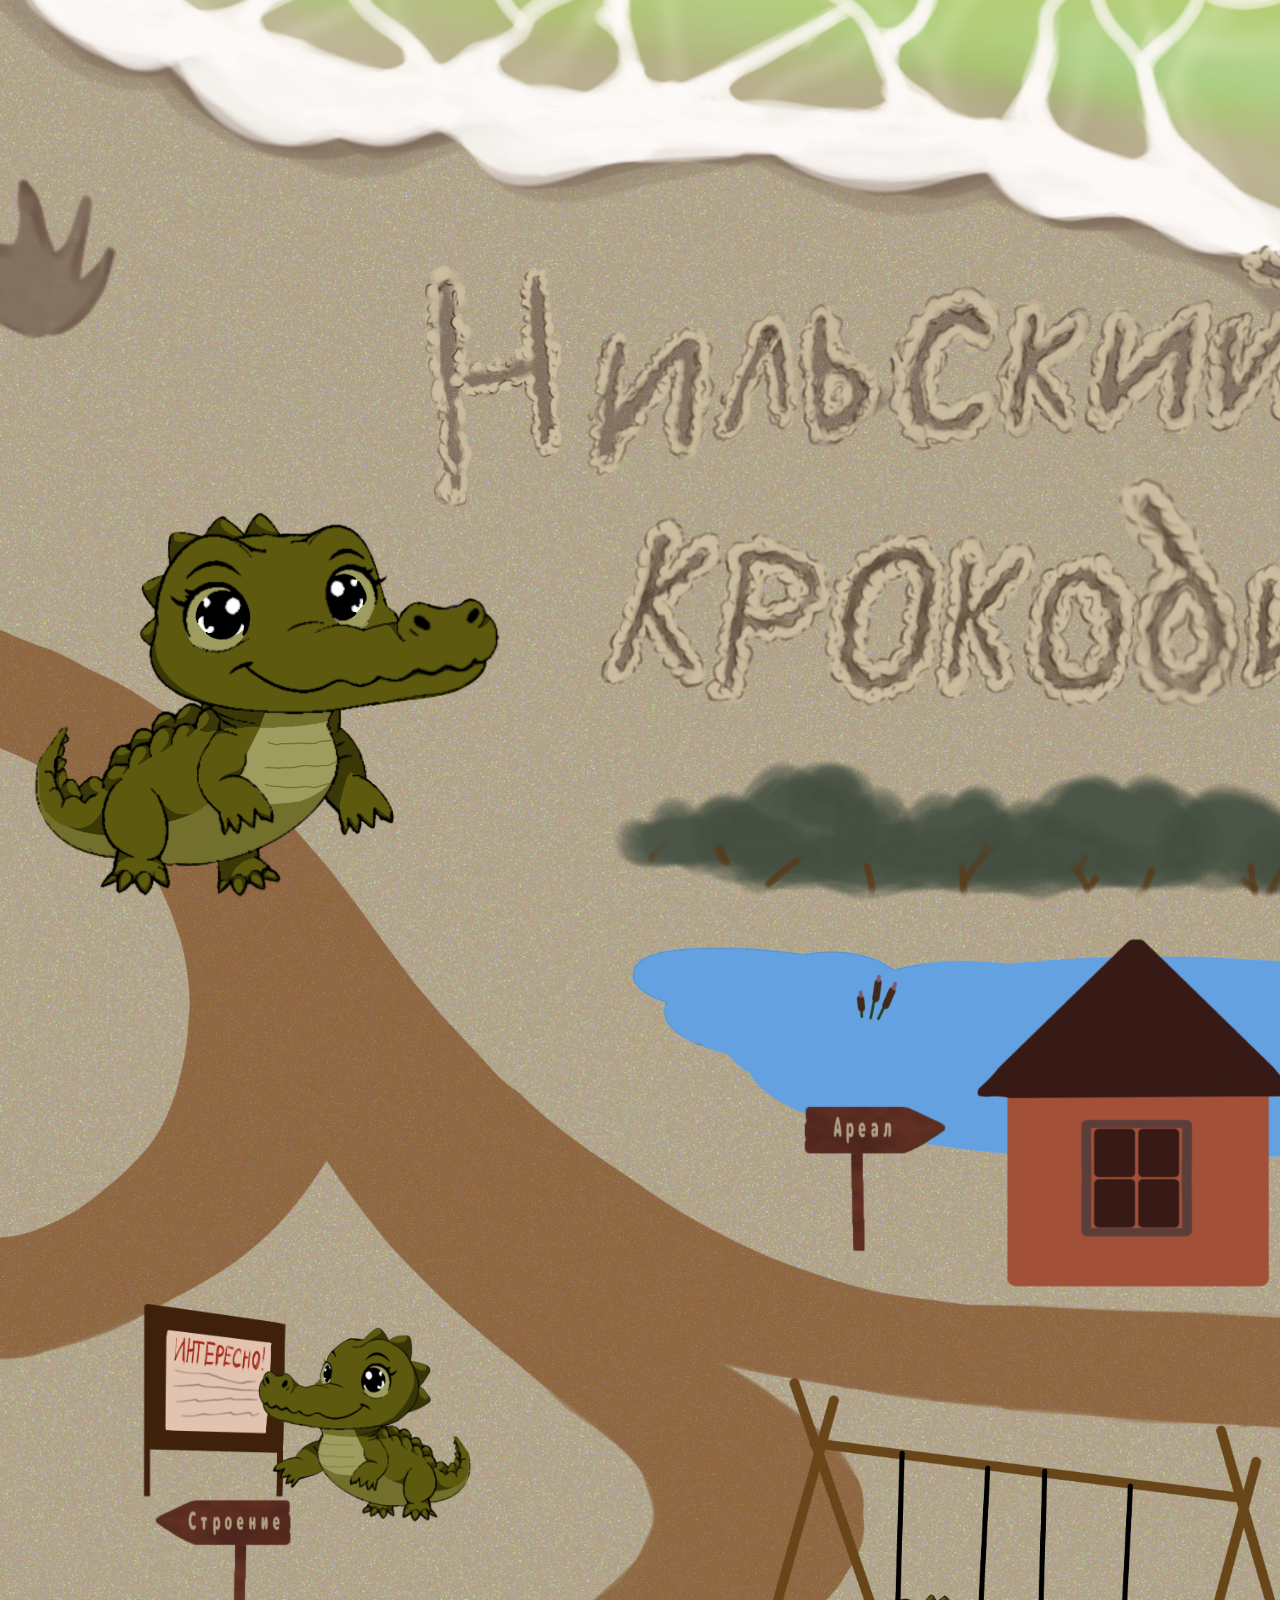
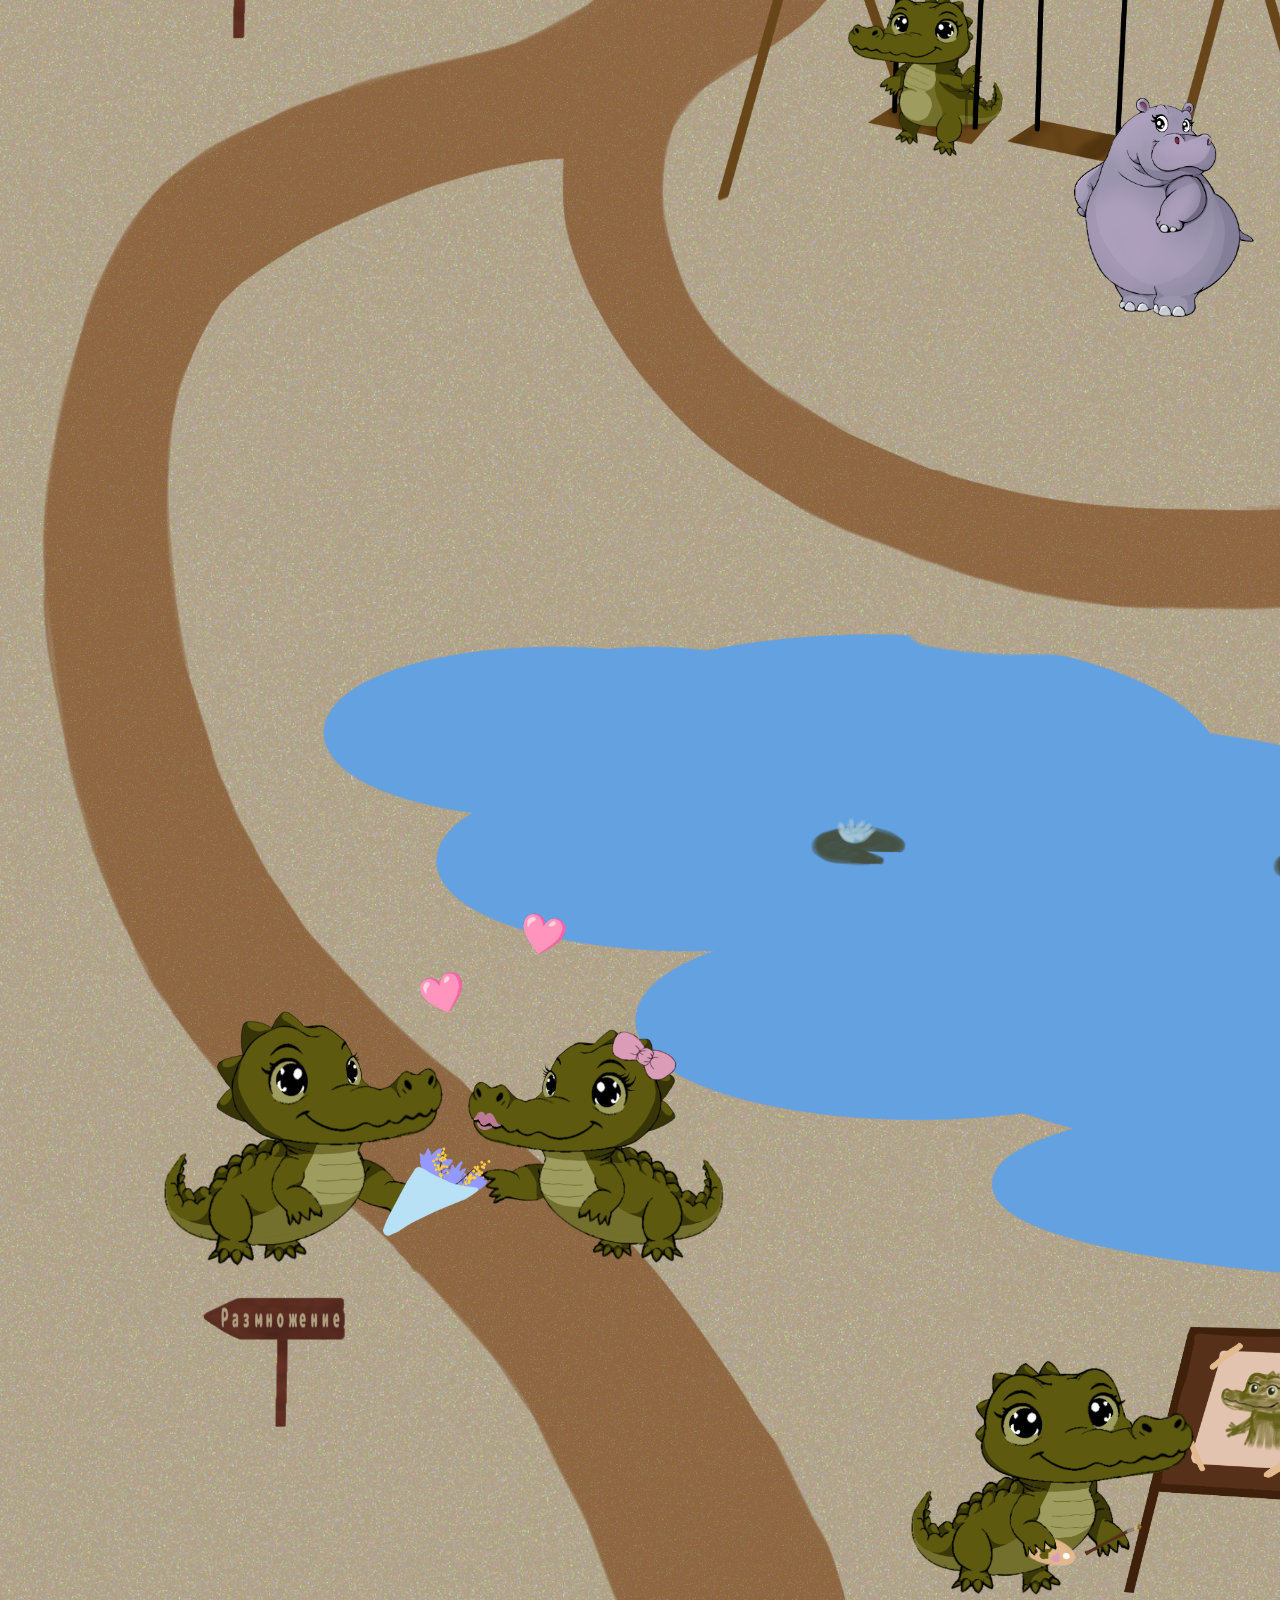
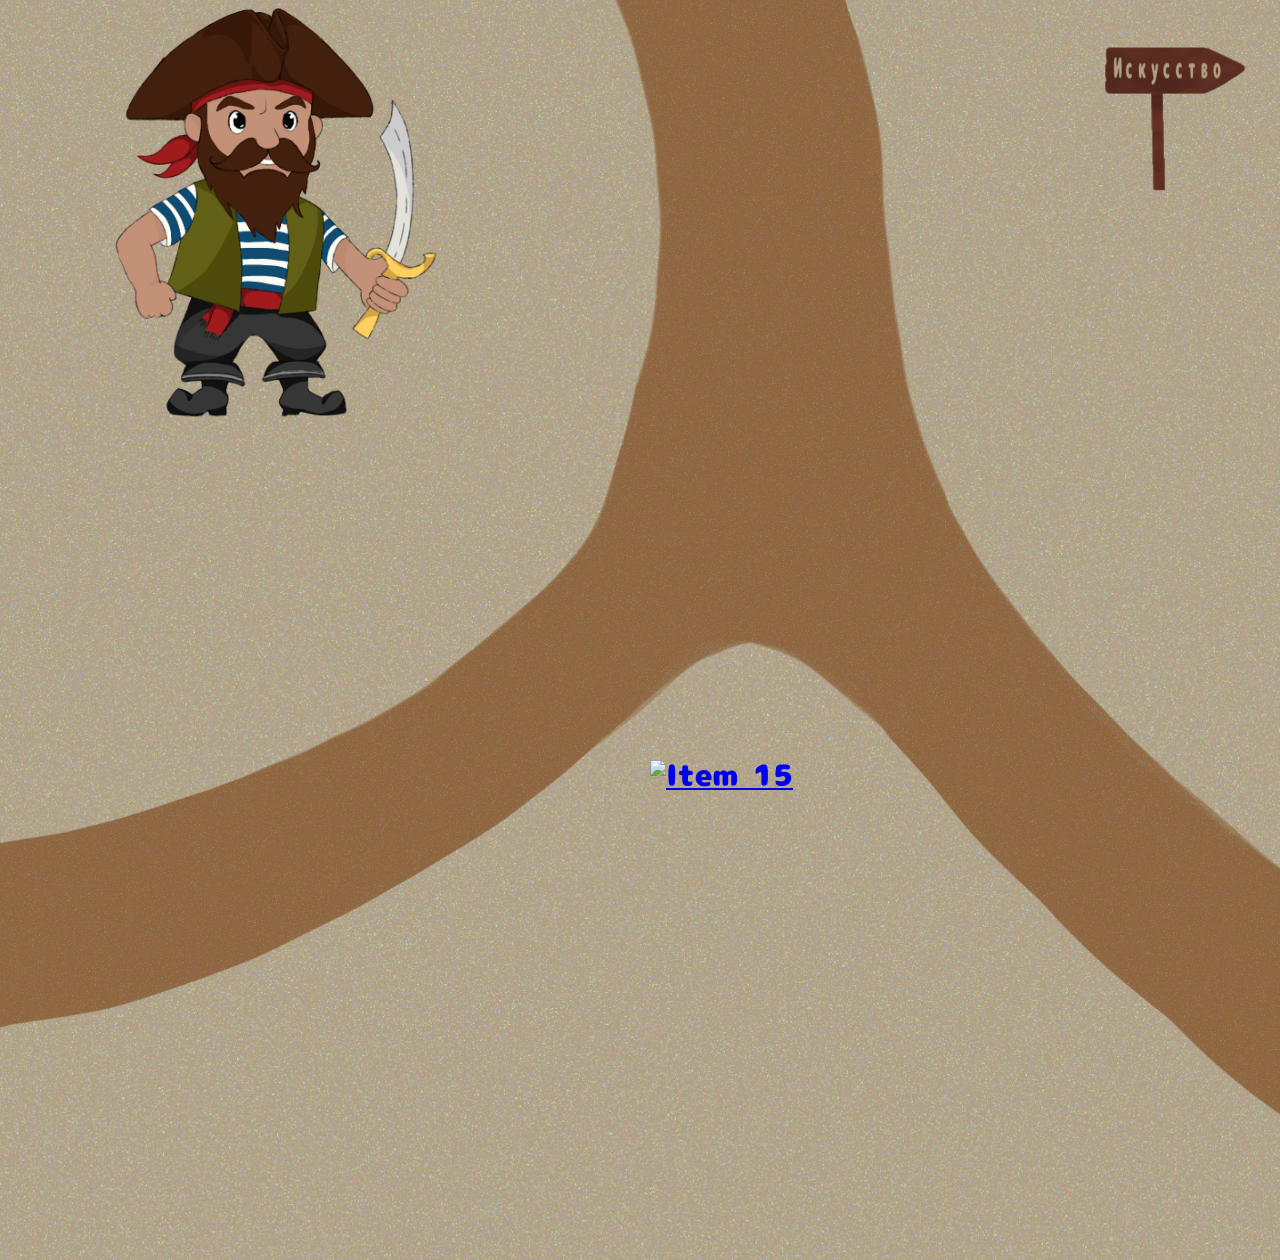
==== index.html @ 6658c954 "first commit" ====
<!doctype html>
<html lang="ru">
  <head>
    <meta charset="UTF-8" />
    <meta
      name="viewport"
      content="width=device-width, user-scalable=0, initial-scale=1.0, maximum-scale=1.0, minimum-scale=1.0"
    />
    <title>Нильский крокодил</title>
    <link
      rel="icon"
      href="assets/favicons/favicon-32x32.png"
      type="image/png" />
    <link rel="stylesheet" href="public/styles/normalize.css" />
    <link rel="stylesheet" href="public/styles/main.css" />
    <script src="script.js"></script>
  </head>
  <body>
    <header class="header">
      <img src="assets/Images/head.png" class="header__bg" />
      <img
        src="assets/Icons/menu.png"
        alt="Открыть меню сайта"
        class="header__logo"
      />
    </header>
    <div class="menu_block">
      <div class="menu">
        <div class="menu_item"><a href="#">Главная</a></div>
        <div class="menu_item"><a href="#">Ареал</a></div>
        <div class="menu_item"><a href="#">Питание</a></div>
        <div class="menu_item"><a href="#">Враги</a></div>
        <div class="menu_item"><a href="#">Размножение</a></div>
        <div class="menu_item"><a href="#">Метаморфозы</a></div>
        <div class="menu_item"><a href="#">В искусстве</a></div>
        <div class="menu_item"><a href="#">Друзья</a></div>
        <div class="menu_item"><a href="#">Строение</a></div>
      </div>
    </div>
    <main class="main">
      <!-- Фоновая картинка блока main -->
      <img src="assets\Images\map.png" class="main__bg" />

      <!-- Большой блок 800x400 — можно менять координаты -->
      <div class="main__feature" style="top: -250px; left: 410px">
        <a href="page-feature.html">
          <img
            src="assets/Images/site name.png"
            alt="Feature"
            class="element-animation to-right"
          />
        </a>
      </div>

      <!-- 15 маленьких блоков-ссылок -->
      <!-- Большой крокодил -->
      <div
        class="main__item"
        style="top: 0px; left: 20px; width: 490px; height: 490px"
      >
        <a href="page1.html">
          <img
            src="assets/Images/crocodile big.png"
            alt="Item 1"
            class="element-animation"
          />
        </a>
      </div>
      <!-- Крокодил интерес -->
      <div
        class="main__item"
        style="top: 800px; left: 130px; width: 350px; height: 350px"
      >
        <a href="page2.html">
          <img
            src="assets/Images/crocodile interes.png"
            alt="Item 2"
            class="element-animation"
          />
        </a>
      </div>
      <!-- На качелях -->
      <div
        class="main__item"
        style="top: 870px; left: 700px; width: 650px; height: 500px"
      >
        <a href="page3.html">
          <img
            src="assets\Images\crocodile on a swing.png"
            alt="Item 3"
            class="element-animation to-right"
          />
        </a>
      </div>
      <!-- Крокодил кушает -->
      <div
        class="main__item"
        style="top: 1350px; left: 250px; width: 350px; height: 350px"
      >
        <a href="page4.html">
          <img
            src="assets/Images/crocodile eating.png"
            alt="Item 4"
            class="element-animation"
          />
        </a>
      </div>
      <!-- Крокодилы любовь -->
      <div
        class="main__item"
        style="top: 2000px; left: 150px; width: 600px; height: 600px"
      >
        <a href="page5.html">
          <img
            src="assets/Images/crocodile love.png"
            alt="Item 5"
            class="element-animation"
          />
        </a>
      </div>
      <!-- Крокодил портрет -->
      <div
        class="main__item"
        style="top: 2400px; left: 900px; width: 550px; height: 550px"
      >
        <a href="page6.html">
          <img
            src="assets/Images/crocodile portret.png"
            alt="Item 6"
            class="element-animation to-right"
          />
        </a>
      </div>
      <!-- Бармалей -->
      <div
        class="main__item"
        style="top: 2700px; left: 100px; width: 350px; height: 350px"
      >
        <a href="page7.html">
          <img
            src="assets/Images/barmaley.png"
            alt="Item 7"
            class="element-animation"
          />
        </a>
      </div>
      <!-- Указатель ареал -->
      <div
        class="main__item"
        style="top: 610px; left: 800px; width: 150px; height: 150px"
      >
        <a href="page8.html">
          <img
            src="assets/Images/indicator areal.png"
            alt="Item 8"
            class="element-animation"
          />
        </a>
      </div>
      <!-- Указатель строение -->
      <div
        class="main__item"
        style="top: 1000px; left: 150px; width: 150px; height: 150px"
      >
        <a href="page9.html">
          <img
            src="assets/Images/indicator body .png"
            alt="Item 9"
            class="element-animation"
          />
        </a>
      </div>
      <!-- Указатель друзья -->
      <div
        class="main__item"
        style="top: 1300px; left: 750px; width: 150px; height: 150px"
      >
        <a href="page10.html">
          <img
            src="assets/Images/indicator friends.png"
            alt="Item 10"
            class="element-animation to-right"
          />
        </a>
      </div>
      <!-- Указатель питание -->
      <div
        class="main__item"
        style="top: 1600px; left: 240px; width: 150px; height: 150px"
      >
        <a href="page11.html">
          <img
            src="assets/Images/indicator food.png"
            alt="Item 11"
            class="element-animation"
          />
        </a>
      </div>
      <!-- Указатель Размножение -->
      <div
        class="main__item"
        style="top: 2400px; left: 200px; width: 150px; height: 150px"
      >
        <a href="page12.html">
          <img
            src="assets/Images/indicator reproduction.png"
            alt="Item 12"
            class="element-animation"
          />
        </a>
      </div>
      <!-- Указатель враги -->
      <div
        class="main__item"
        style="top: 3000px; left: 400px; width: 150px; height: 150px"
      >
        <a href="page13.html">
          <img
            src="assets/Images/indicator enemies.png"
            alt="Item 13"
            class="element-animation"
          />
        </a>
      </div>
      <!-- Указатель искусство -->
      <div
        class="main__item"
        style="top: 2750px; left: 1100px; width: 150px; height: 150px"
      >
        <a href="page14.html">
          <img
            src="assets/Images/indicator art.png"
            alt="Item 14"
            class="element-animation to-right"
          />
        </a>
      </div>
      <!-- Большой блок 800x400 — можно менять координаты -->
      <div class="main__item" style="top: 3500px; left: 650px">
        <a href="page15.html">
          <img src="assets/Images/item15.jpg" alt="Item 15" />
        </a>
      </div>
    </main>
    <footer></footer>
  </body>
</html>
---- public/styles/main.css ----
@import url("fonts.css");
@import url("footer.css");

html,
body {
  margin: 0;
  padding: 0;
  height: 100%;
}

body {
  background-color: #aea083;
  font-family: "07NikumaruFont";
  font-size: 30px;
  color: #18121e;
  background-image: url("../../assets/Images/fon_pages.png");
  background-size: cover;
  background-repeat: repeat-y;
  background-position: center;
  position: relative;
}

.header {
  position: relative;
  width: 100%;
  min-height: 100px;
  /* минимальная высота, если контента мало */
  overflow: hidden;
  margin-bottom: 100px;
}

/* фон - прижат к верху, по центру по горизонтали */
.header__bg {
  display: block;
  width: 100%;
  height: auto;
  object-fit: cover;
}

/* Иконка меню — 100х100, у нижнего края, 600px от центра */
.header__logo {
  position: absolute;
  bottom: 0;
  left: calc(50% - 700px);
  width: 200px;
  height: 200px;
  object-fit: contain;
  z-index: 9;
}

.main {
  position: relative;
  width: 1440px;
  margin: 0 auto;
  /* центрируем main на странице */
  height: 4000px;
}

/* Фоновая картинка — растягивается на весь main */
.main__bg {
  display: block;
  width: 100%;
  height: 100%;
  object-fit: cover;
  position: absolute;
  top: 0;
  left: 0;
  z-index: 0;
}

/* Родительский контейнер должен иметь размеры */
.parent-container {
  position: relative;
  width: 800px;
  /* или любая другая ширина */
  height: 600px;
  /* или любая другая высота */
}

/* Большой блок 800x400 */
.main__feature {
  position: absolute;
  width: 1030px;
  height: 480px;
  z-index: 2;
}

.main__feature a {
  display: block;
  width: 100%;
  height: 100%;
}

.main__feature img {
  display: block;
  width: 100%;
  height: 100%;
  object-fit: cover;
}

/* Маленькие блоки (15 штук) */
.main__item {
  position: absolute;
  z-index: 2;
}

.main__item a {
  display: block;
}

.main__item img {
  display: block;
  width: 100%;
  height: auto;
}

.element-animation {
  margin: 2rem 0;
  font-size: 3rem;

  /* Скроем элемент в начальном состоянии */
  opacity: 0;
  transform: translateX(-100vw);
}

.element-animation.to-right {
  transform: translateX(100vw);
}

.element-animation.element-show {
  opacity: 1;
  transition: all 1.5s;
  transform: translateX(0%);
}

.menu_block {
  display: none;
}

.menu_block.active {
  display: block;
}

.menu {
  background: url("../../assets/Images/head_menu.png") no-repeat;
  background-size: cover;
  display: grid;
  grid-template-columns: repeat(5, 1fr);
  justify-content: center;
  grid-auto-flow: row;
  justify-items: center;
  position: absolute;
  top: 0;
  left: 0;
  right: 0;
  padding-bottom: 300px;
  padding-top: 10px;
}

.menu_item {
  padding: 70px 0;
}

.menu_item:nth-child(6) {
  grid-column: 1 / 3;
}

.menu_item a {
  text-decoration: none;
  color: #000;
}
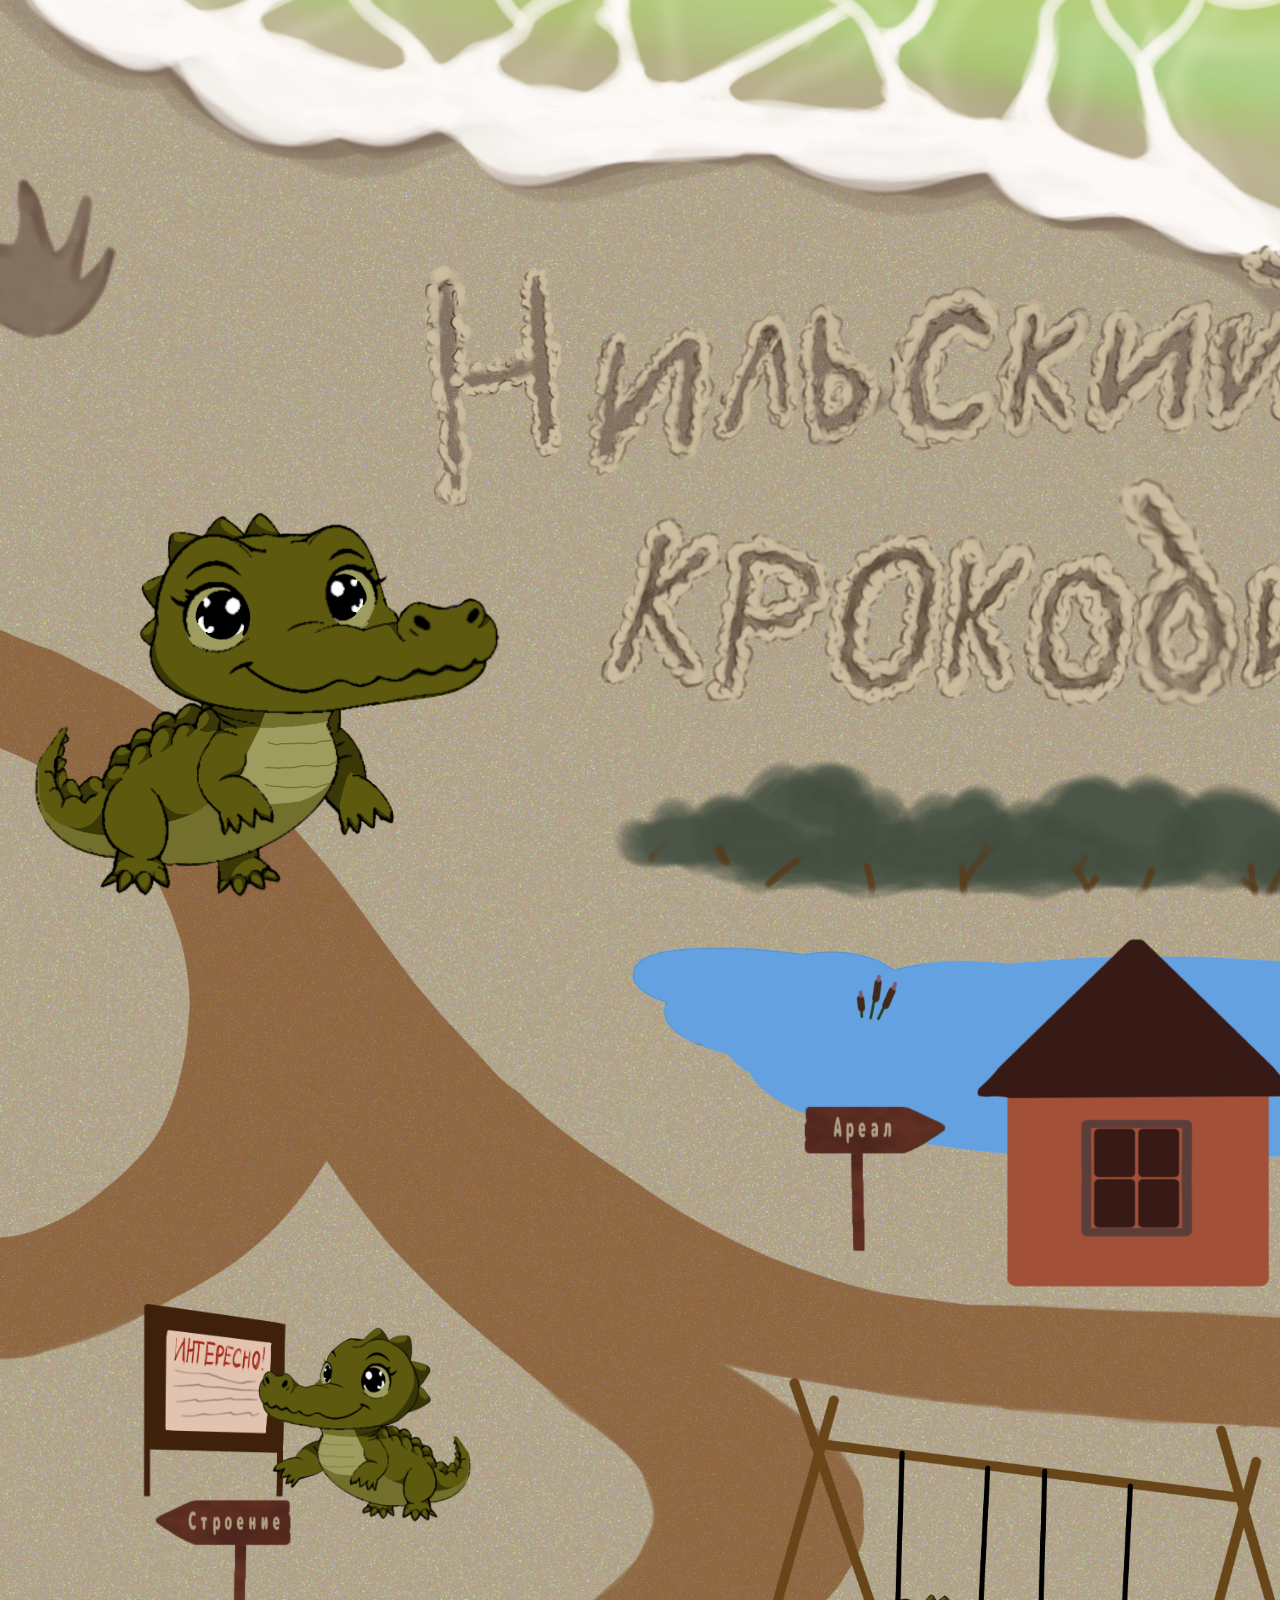
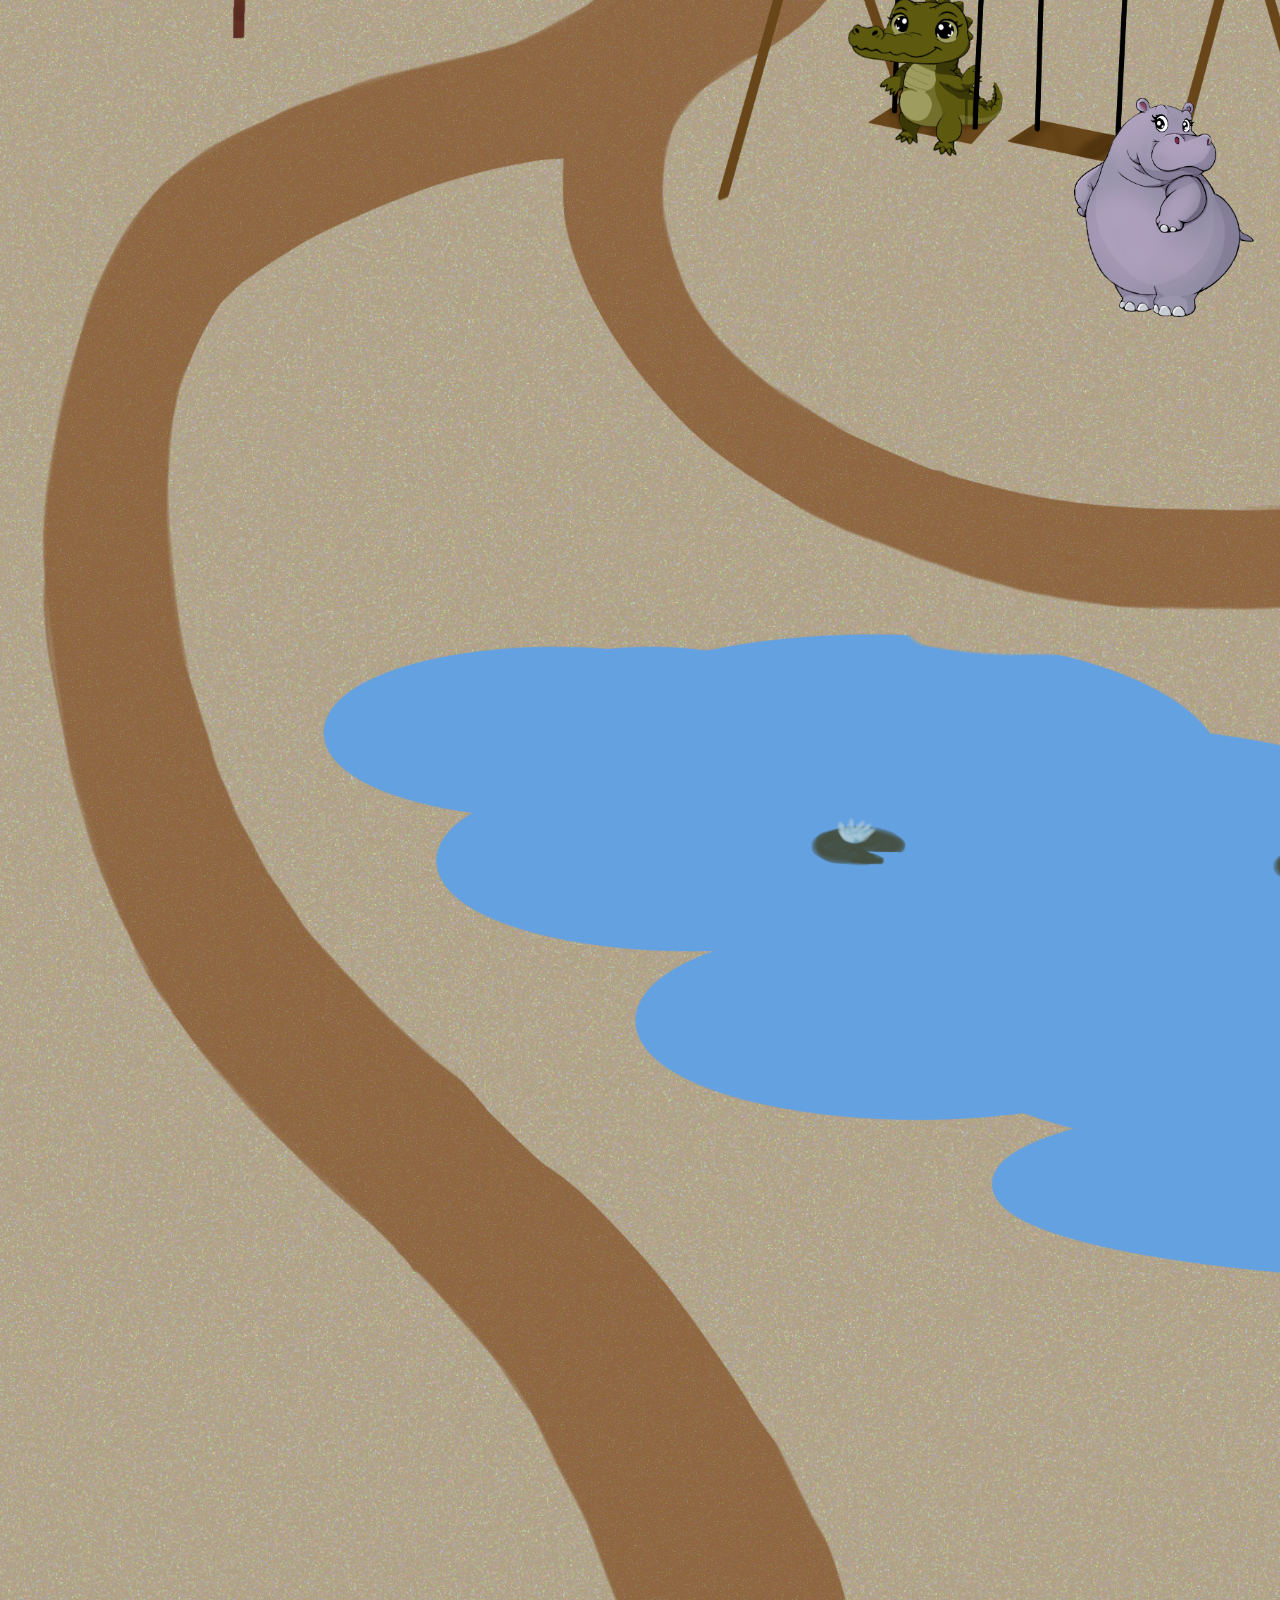
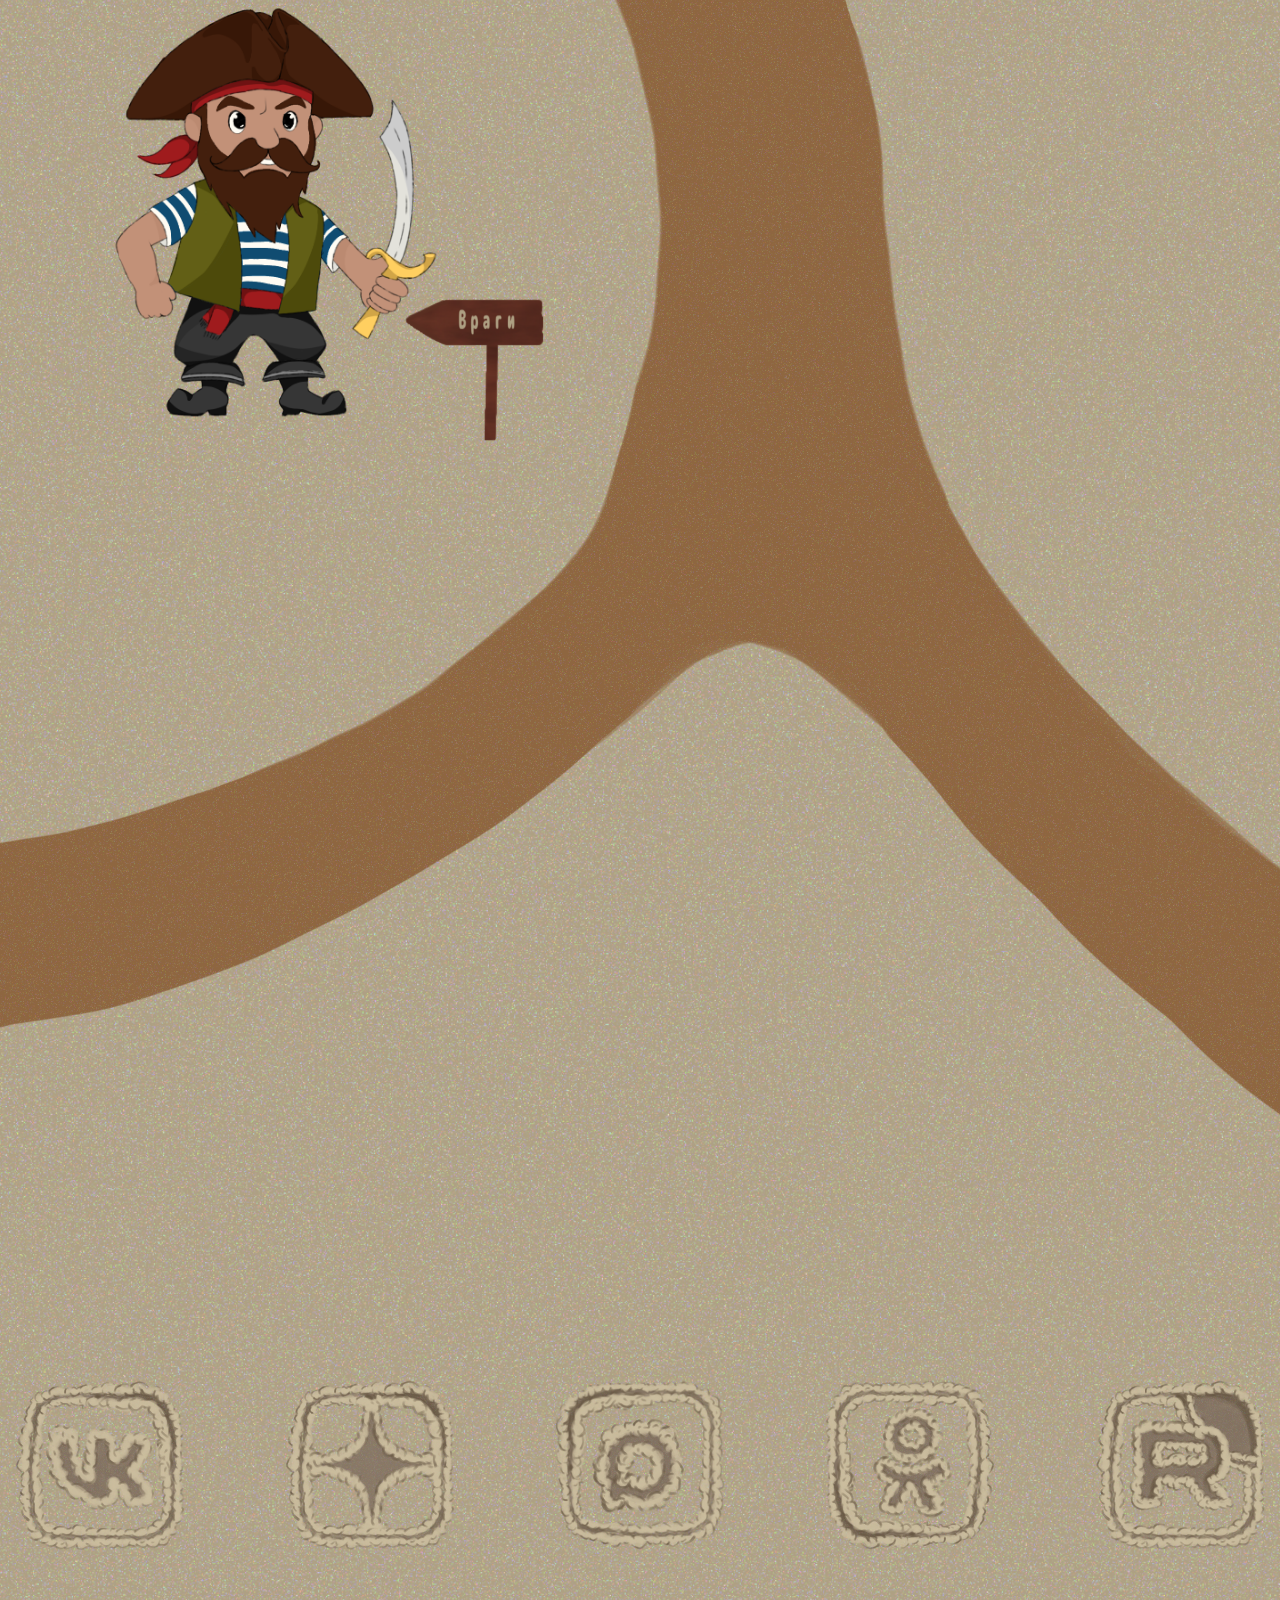
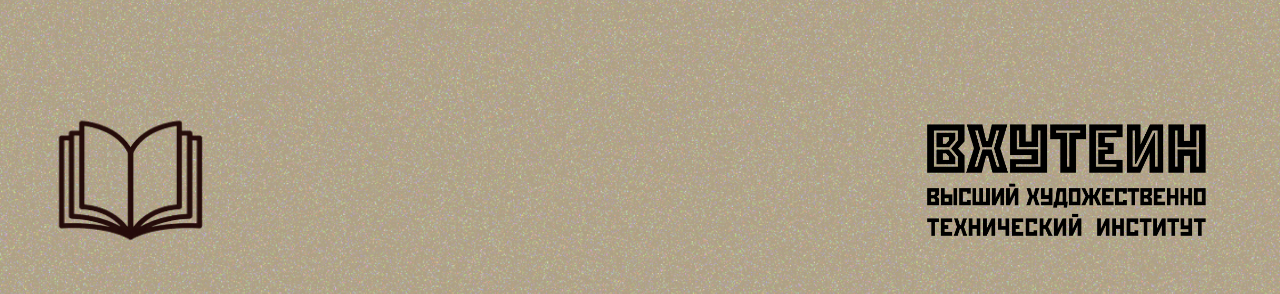
==== commit 424dfb45: "FOOTER IS READY" ====
--- a/index.html
+++ b/index.html
@@ -10,19 +10,20 @@
     <link
       rel="icon"
       href="assets/favicons/favicon-32x32.png"
-      type="image/png" />
+      type="image/png"
+    />
     <link rel="stylesheet" href="public/styles/normalize.css" />
     <link rel="stylesheet" href="public/styles/main.css" />
     <script src="script.js"></script>
   </head>
   <body>
     <header class="header">
-      <img src="assets/Images/head.png" class="header__bg" />
+      <img src="assets/Images/head.png" class="header__bg" / >
       <img
         src="assets/Icons/menu.png"
         alt="Открыть меню сайта"
         class="header__logo"
-      />
+              />
     </header>
     <div class="menu_block">
       <div class="menu">
@@ -146,7 +147,7 @@
       </div>
       <!-- Указатель ареал -->
       <div
-        class="main__item"
+        class="indicator__item"
         style="top: 610px; left: 800px; width: 150px; height: 150px"
       >
         <a href="page8.html">
@@ -159,7 +160,7 @@
       </div>
       <!-- Указатель строение -->
       <div
-        class="main__item"
+        class="indicator__item"
         style="top: 1000px; left: 150px; width: 150px; height: 150px"
       >
         <a href="page9.html">
@@ -172,7 +173,7 @@
       </div>
       <!-- Указатель друзья -->
       <div
-        class="main__item"
+        class="indicator__item"
         style="top: 1300px; left: 750px; width: 150px; height: 150px"
       >
         <a href="page10.html">
@@ -185,7 +186,7 @@
       </div>
       <!-- Указатель питание -->
       <div
-        class="main__item"
+        class="indicator__item"
         style="top: 1600px; left: 240px; width: 150px; height: 150px"
       >
         <a href="page11.html">
@@ -198,7 +199,7 @@
       </div>
       <!-- Указатель Размножение -->
       <div
-        class="main__item"
+        class="indicator__item"
         style="top: 2400px; left: 200px; width: 150px; height: 150px"
       >
         <a href="page12.html">
@@ -211,7 +212,7 @@
       </div>
       <!-- Указатель враги -->
       <div
-        class="main__item"
+        class="indicator__item"
         style="top: 3000px; left: 400px; width: 150px; height: 150px"
       >
         <a href="page13.html">
@@ -224,7 +225,7 @@
       </div>
       <!-- Указатель искусство -->
       <div
-        class="main__item"
+        class="indicator__item"
         style="top: 2750px; left: 1100px; width: 150px; height: 150px"
       >
         <a href="page14.html">
@@ -236,12 +237,56 @@
         </a>
       </div>
       <!-- Большой блок 800x400 — можно менять координаты -->
-      <div class="main__item" style="top: 3500px; left: 650px">
-        <a href="page15.html">
-          <img src="assets/Images/item15.jpg" alt="Item 15" />
-        </a>
-      </div>
+      <div class="main__item" style="top: 3500px; left: 650px"></div>
     </main>
-    <footer></footer>
+    <footer class="footer">
+      <!-- Соцсети -->
+      <div class="footer__icons">
+        <a href="#" title="VK">
+          <img src="assets\Icons\icon_vk.png" width="170px" height="170px" />
+        </a>
+        <a href="#" title="Dzen">
+          <img src="assets\Icons\icon_dzen.png" width="170px" height="170px" />
+        </a>
+        <a href="#" title="MAX">
+          <img src="assets\Icons\icon_max.png" width="170px" height="170px" />
+        </a>
+        <a href="#" title="Odnoklassniki">
+          <img src="assets\Icons\icon_ok.png" width="170px" height="170px" />
+        </a>
+        <a href="#" title="Rutube">
+          <img
+            src="assets\Icons\icon_rutube.png"
+            width="170px"
+            height="170px"
+          />
+        </a>
+      </div>
+      <!-- Вторая строка -->
+      <div class="footer__bottom">
+        <!-- Использованная литература -->
+        <div class="footer__bottom-left">
+          <a href="/about" title="Использованная литература">
+            <img
+              src="assets/Icons/used_literature.png"
+              alt="Использованная литература"
+            />
+          </a>
+        </div>
+        <!-- Сайт института ВХУТЕИН -->
+        <div class="footer__bottom-right">
+          <a
+            href="https://www.vhutein.ru/"
+            target="_blank"
+            title="Сайт института ВХУТЕИН"
+          >
+            <img
+              src="assets/Images/logo_vhutein.png"
+              alt="Сайт института ВХУТЕИН"
+            />
+          </a>
+        </div>
+      </div>
+    </footer>
   </body>
 </html>
--- a/public/styles/main.css
+++ b/public/styles/main.css
@@ -1,4 +1,5 @@
 @import url("fonts.css");
+@import url("header.css");
 @import url("footer.css");
 
 html,
@@ -20,33 +21,7 @@
   position: relative;
 }
 
-.header {
-  position: relative;
-  width: 100%;
-  min-height: 100px;
-  /* минимальная высота, если контента мало */
-  overflow: hidden;
-  margin-bottom: 100px;
-}
 
-/* фон - прижат к верху, по центру по горизонтали */
-.header__bg {
-  display: block;
-  width: 100%;
-  height: auto;
-  object-fit: cover;
-}
-
-/* Иконка меню — 100х100, у нижнего края, 600px от центра */
-.header__logo {
-  position: absolute;
-  bottom: 0;
-  left: calc(50% - 700px);
-  width: 200px;
-  height: 200px;
-  object-fit: contain;
-  z-index: 9;
-}
 
 .main {
   position: relative;
@@ -114,6 +89,23 @@
   height: auto;
 }
 
+.indicator__item {
+  position: absolute;
+  z-index: 2;
+}
+
+.indicator__item a {
+  display: block;
+}
+.indicator__item a:hover {
+  transform: scale(1.2);
+}
+.indicator__item img {
+  display: block;
+  width: 100%;
+  height: auto;
+}
+
 .element-animation {
   margin: 2rem 0;
   font-size: 3rem;
@@ -168,4 +160,4 @@
 .menu_item a {
   text-decoration: none;
   color: #000;
-}+}
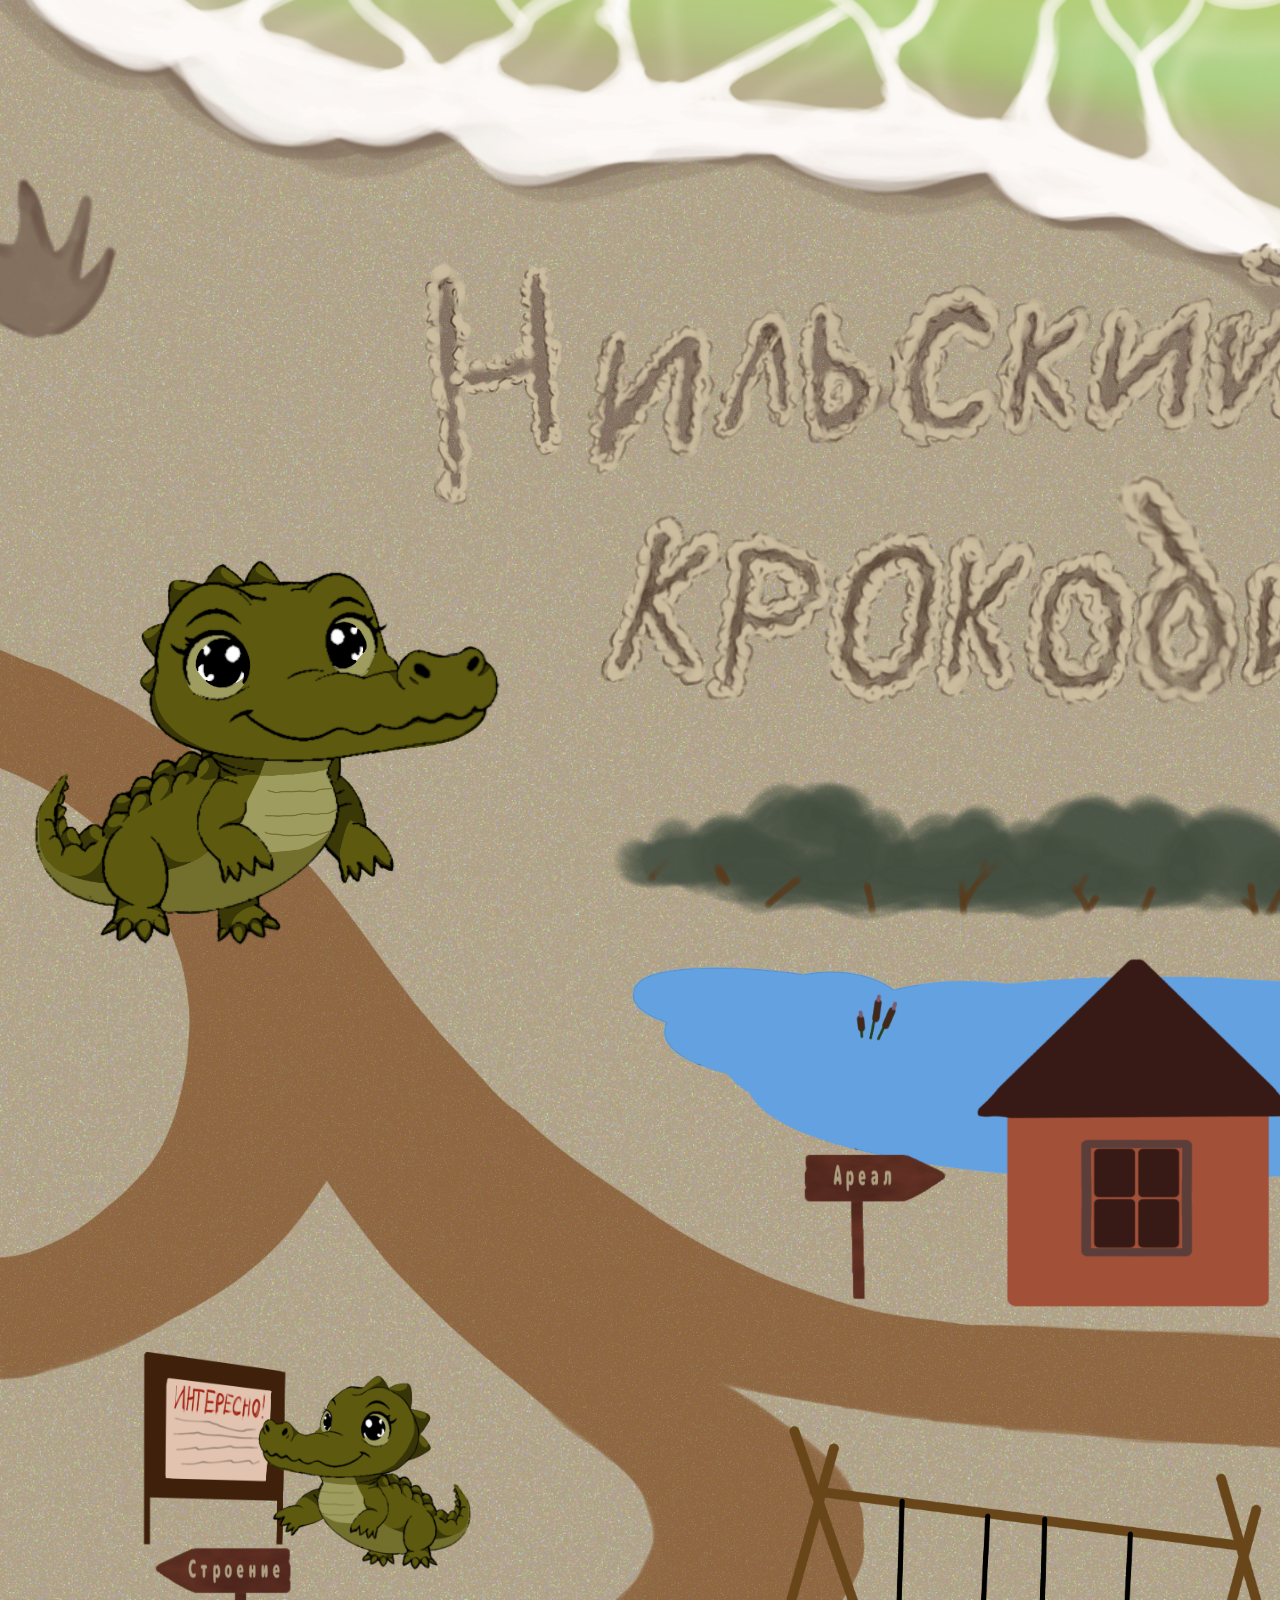
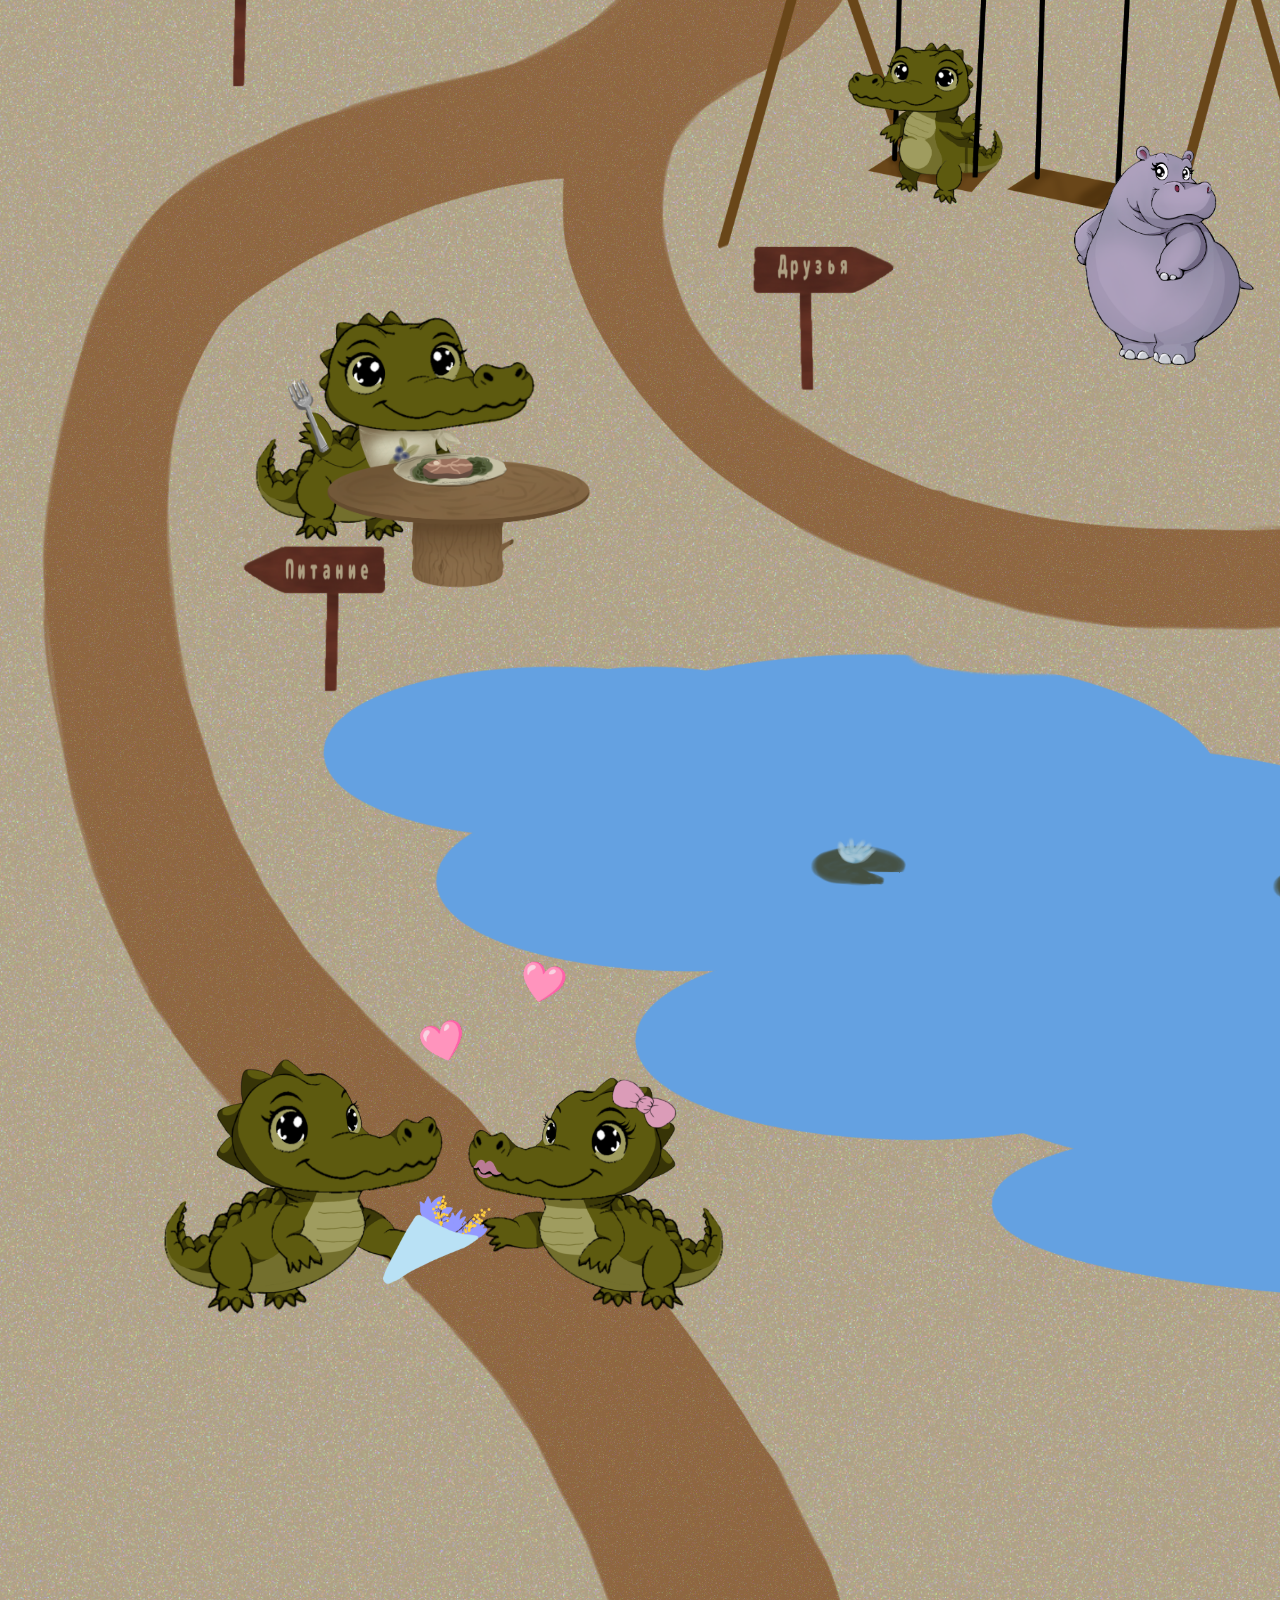
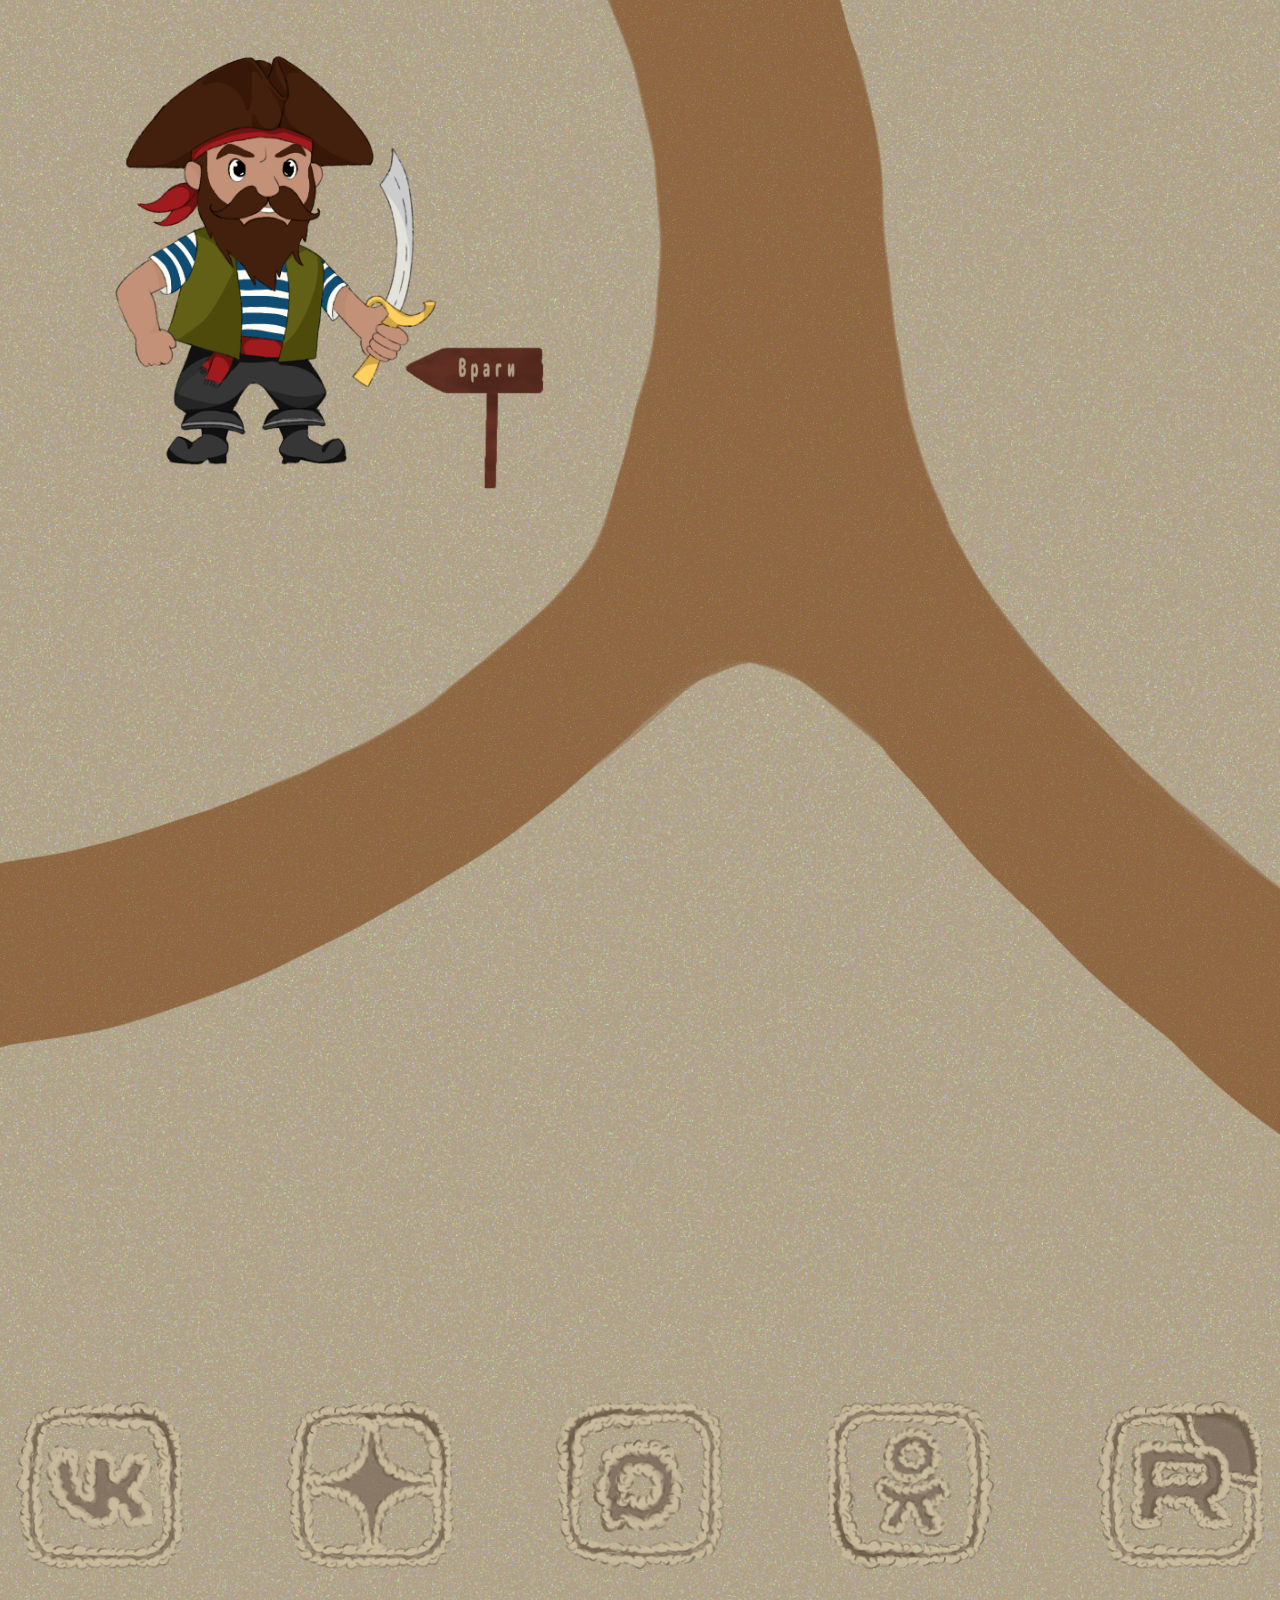
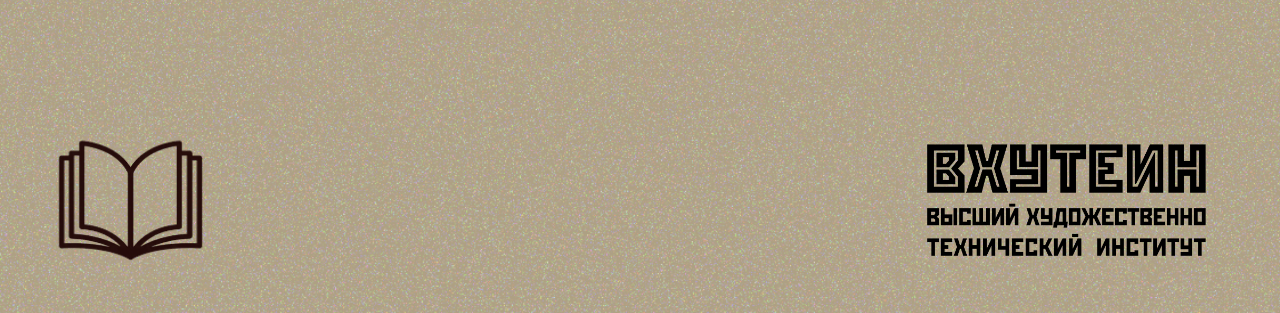
==== commit 9d15a5fd: "The Home and Area pages are ready" ====
--- a/index.html
+++ b/index.html
@@ -12,30 +12,35 @@
       href="assets/favicons/favicon-32x32.png"
       type="image/png"
     />
-    <link rel="stylesheet" href="public/styles/normalize.css" />
-    <link rel="stylesheet" href="public/styles/main.css" />
+    <link rel="stylesheet" href="styles/normalize.css" />
+    <link rel="stylesheet" href="styles/main.css" />
     <script src="script.js"></script>
   </head>
   <body>
     <header class="header">
-      <img src="assets/Images/head.png" class="header__bg" / >
+      <img src="assets/Images/head.png" class="header__bg" />
       <img
         src="assets/Icons/menu.png"
         alt="Открыть меню сайта"
         class="header__logo"
-              />
+        id="menuIcon"
+        title="Меню сайта"
+      />
     </header>
+
     <div class="menu_block">
       <div class="menu">
         <div class="menu_item"><a href="#">Главная</a></div>
-        <div class="menu_item"><a href="#">Ареал</a></div>
-        <div class="menu_item"><a href="#">Питание</a></div>
-        <div class="menu_item"><a href="#">Враги</a></div>
-        <div class="menu_item"><a href="#">Размножение</a></div>
-        <div class="menu_item"><a href="#">Метаморфозы</a></div>
-        <div class="menu_item"><a href="#">В искусстве</a></div>
-        <div class="menu_item"><a href="#">Друзья</a></div>
-        <div class="menu_item"><a href="#">Строение</a></div>
+        <div class="menu_item"><a href="areal.html">Ареал</a></div>
+        <div class="menu_item"><a href="nutrition.html">Питание</a></div>
+        <div class="menu_item"><a href="enemies.html">Враги</a></div>
+        <div class="menu_item"><a href="reproduction.html">Размножение</a></div>
+        <div class="menu_item">
+          <a href="metamorphosis.html">Метаморфозы</a>
+        </div>
+        <div class="menu_item"><a href="art.html">В искусстве</a></div>
+        <div class="menu_item"><a href="friends.html">Друзья</a></div>
+        <div class="menu_item"><a href="structure.html">Строение</a></div>
       </div>
     </div>
     <main class="main">
@@ -43,7 +48,7 @@
       <img src="assets\Images\map.png" class="main__bg" />
 
       <!-- Большой блок 800x400 — можно менять координаты -->
-      <div class="main__feature" style="top: -250px; left: 410px">
+      <div class="main__feature" style="top: -300px; left: 410px">
         <a href="page-feature.html">
           <img
             src="assets/Images/site name.png"
@@ -150,7 +155,7 @@
         class="indicator__item"
         style="top: 610px; left: 800px; width: 150px; height: 150px"
       >
-        <a href="page8.html">
+        <a href="areal.html">
           <img
             src="assets/Images/indicator areal.png"
             alt="Item 8"
@@ -163,7 +168,7 @@
         class="indicator__item"
         style="top: 1000px; left: 150px; width: 150px; height: 150px"
       >
-        <a href="page9.html">
+        <a href="structure.html">
           <img
             src="assets/Images/indicator body .png"
             alt="Item 9"
@@ -176,7 +181,7 @@
         class="indicator__item"
         style="top: 1300px; left: 750px; width: 150px; height: 150px"
       >
-        <a href="page10.html">
+        <a href="friends.html">
           <img
             src="assets/Images/indicator friends.png"
             alt="Item 10"
@@ -189,7 +194,7 @@
         class="indicator__item"
         style="top: 1600px; left: 240px; width: 150px; height: 150px"
       >
-        <a href="page11.html">
+        <a href="nutrition.html">
           <img
             src="assets/Images/indicator food.png"
             alt="Item 11"
@@ -202,7 +207,7 @@
         class="indicator__item"
         style="top: 2400px; left: 200px; width: 150px; height: 150px"
       >
-        <a href="page12.html">
+        <a href="reproduction.html">
           <img
             src="assets/Images/indicator reproduction.png"
             alt="Item 12"
@@ -215,7 +220,7 @@
         class="indicator__item"
         style="top: 3000px; left: 400px; width: 150px; height: 150px"
       >
-        <a href="page13.html">
+        <a href="enemies.html">
           <img
             src="assets/Images/indicator enemies.png"
             alt="Item 13"
@@ -228,7 +233,7 @@
         class="indicator__item"
         style="top: 2750px; left: 1100px; width: 150px; height: 150px"
       >
-        <a href="page14.html">
+        <a href="art.html">
           <img
             src="assets/Images/indicator art.png"
             alt="Item 14"
--- a/styles/main.css
+++ b/styles/main.css
@@ -0,0 +1,178 @@
+@import url("fonts.css");
+@import url("header.css");
+@import url("footer.css");
+
+html,
+body {
+  margin: 0;
+  padding: 0;
+  height: 100%;
+  font-family: "ComicSansMS";
+  font-size: 30px;
+  font-weight: 400;
+  color: #2f1715;
+  letter-spacing: 0px;
+}
+h2 {
+  font-family: "07NikumaruFont";
+  font-size: 96px;
+  font-weight: 800;
+  color: #2f1715;
+}
+h3 {
+  font-family: "07NikumaruFont";
+  font-size: 36px;
+  font-weight: 600;
+  color: #2f1715;
+}
+
+body {
+  background-color: #aea083;
+
+  background-image: url("../../assets/Images/fon_pages.png");
+  background-size: cover;
+  background-repeat: repeat-y;
+  background-position: center;
+  position: relative;
+}
+
+.main {
+  position: relative;
+  width: 1440px;
+  margin: 0 auto;
+  /* центрируем main на странице */
+  height: 4000px;
+}
+
+/* Фоновая картинка — растягивается на весь main */
+.main__bg {
+  display: block;
+  width: 100%;
+  height: 100%;
+  object-fit: cover;
+  position: absolute;
+  top: 0;
+  left: 0;
+  z-index: 0;
+}
+
+/* Родительский контейнер должен иметь размеры */
+.parent-container {
+  position: relative;
+  width: 800px;
+  /* или любая другая ширина */
+  height: 600px;
+  /* или любая другая высота */
+}
+
+/* Большой блок 800x400 */
+.main__feature {
+  position: absolute;
+  width: 1030px;
+  height: 480px;
+  z-index: 2;
+}
+
+.main__feature a {
+  display: block;
+  width: 100%;
+  height: 100%;
+}
+
+.main__feature img {
+  display: block;
+  width: 100%;
+  height: 100%;
+  object-fit: cover;
+}
+
+/* Маленькие блоки (15 штук) */
+.main__item {
+  position: absolute;
+  z-index: 2;
+}
+
+.main__item a {
+  display: block;
+}
+
+.main__item img {
+  display: block;
+  width: 100%;
+  height: auto;
+}
+
+.indicator__item {
+  position: absolute;
+  z-index: 2;
+}
+
+.indicator__item a {
+  display: block;
+}
+.indicator__item a:hover {
+  transform: scale(1.2);
+}
+.indicator__item img {
+  display: block;
+  width: 100%;
+  height: auto;
+}
+
+.element-animation {
+  margin: 2rem 0;
+  font-size: 3rem;
+
+  /* Скроем элемент в начальном состоянии */
+  opacity: 0;
+  transform: translateX(-100vw);
+}
+
+.element-animation.to-right {
+  transform: translateX(100vw);
+}
+
+.element-animation.element-show {
+  opacity: 1;
+  transition: all 1.5s;
+  transform: translateX(0%);
+}
+
+.menu_block {
+  display: none;
+
+}
+
+.menu_block.active {
+  display: block;
+  
+}
+
+.menu {
+  background: url("../../assets/Images/head_menu.png") no-repeat;
+  background-size: cover;
+  display: grid;
+  grid-template-columns: repeat(5, 1fr);
+  justify-content: center;
+  grid-auto-flow: row;
+  justify-items: center;
+  position: absolute;
+  top: 0;
+  left: 0;
+  right: 0;
+  padding-bottom: 300px;
+  padding-top: 5px;
+}
+
+.menu_item {
+  padding: 40px 0;
+}
+
+.menu_item:nth-child(6) {
+  grid-column: 1 / 3;
+}
+
+.menu_item a {
+  text-decoration: none;
+  color: #000;
+}
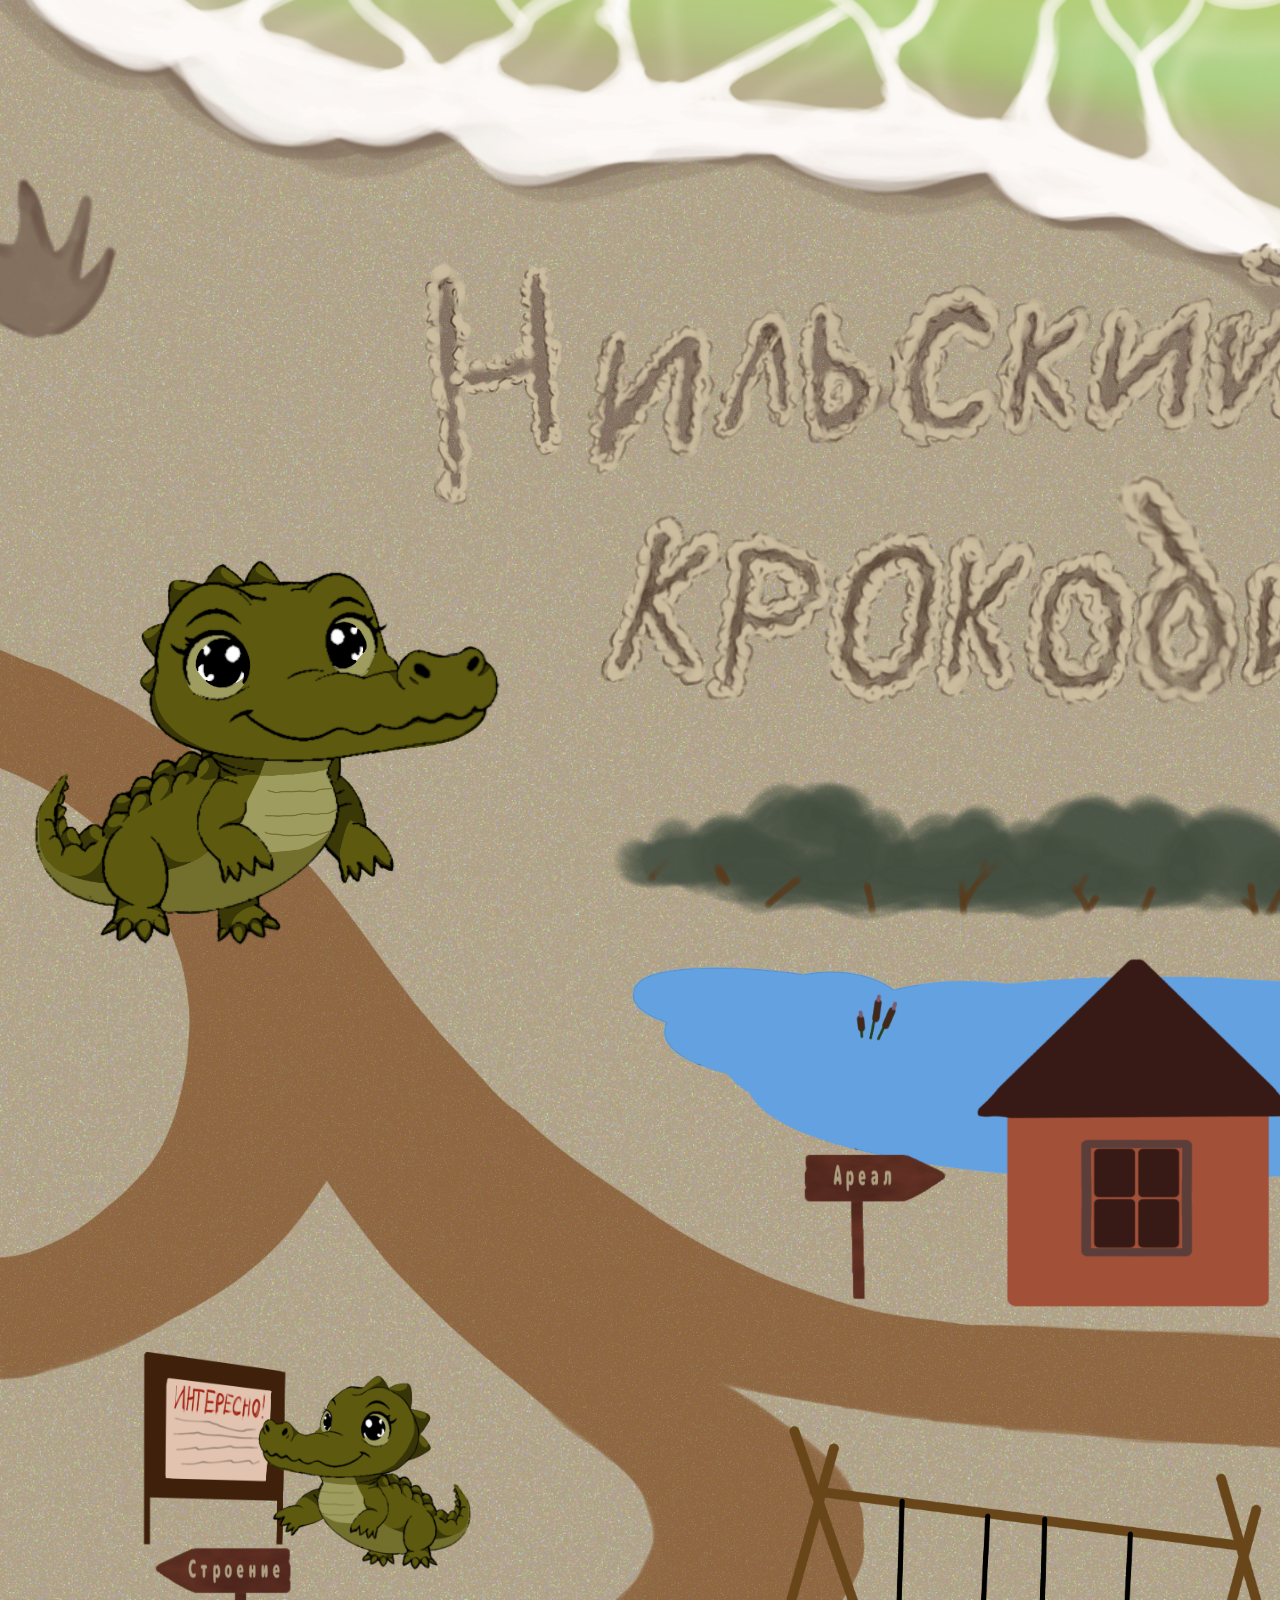
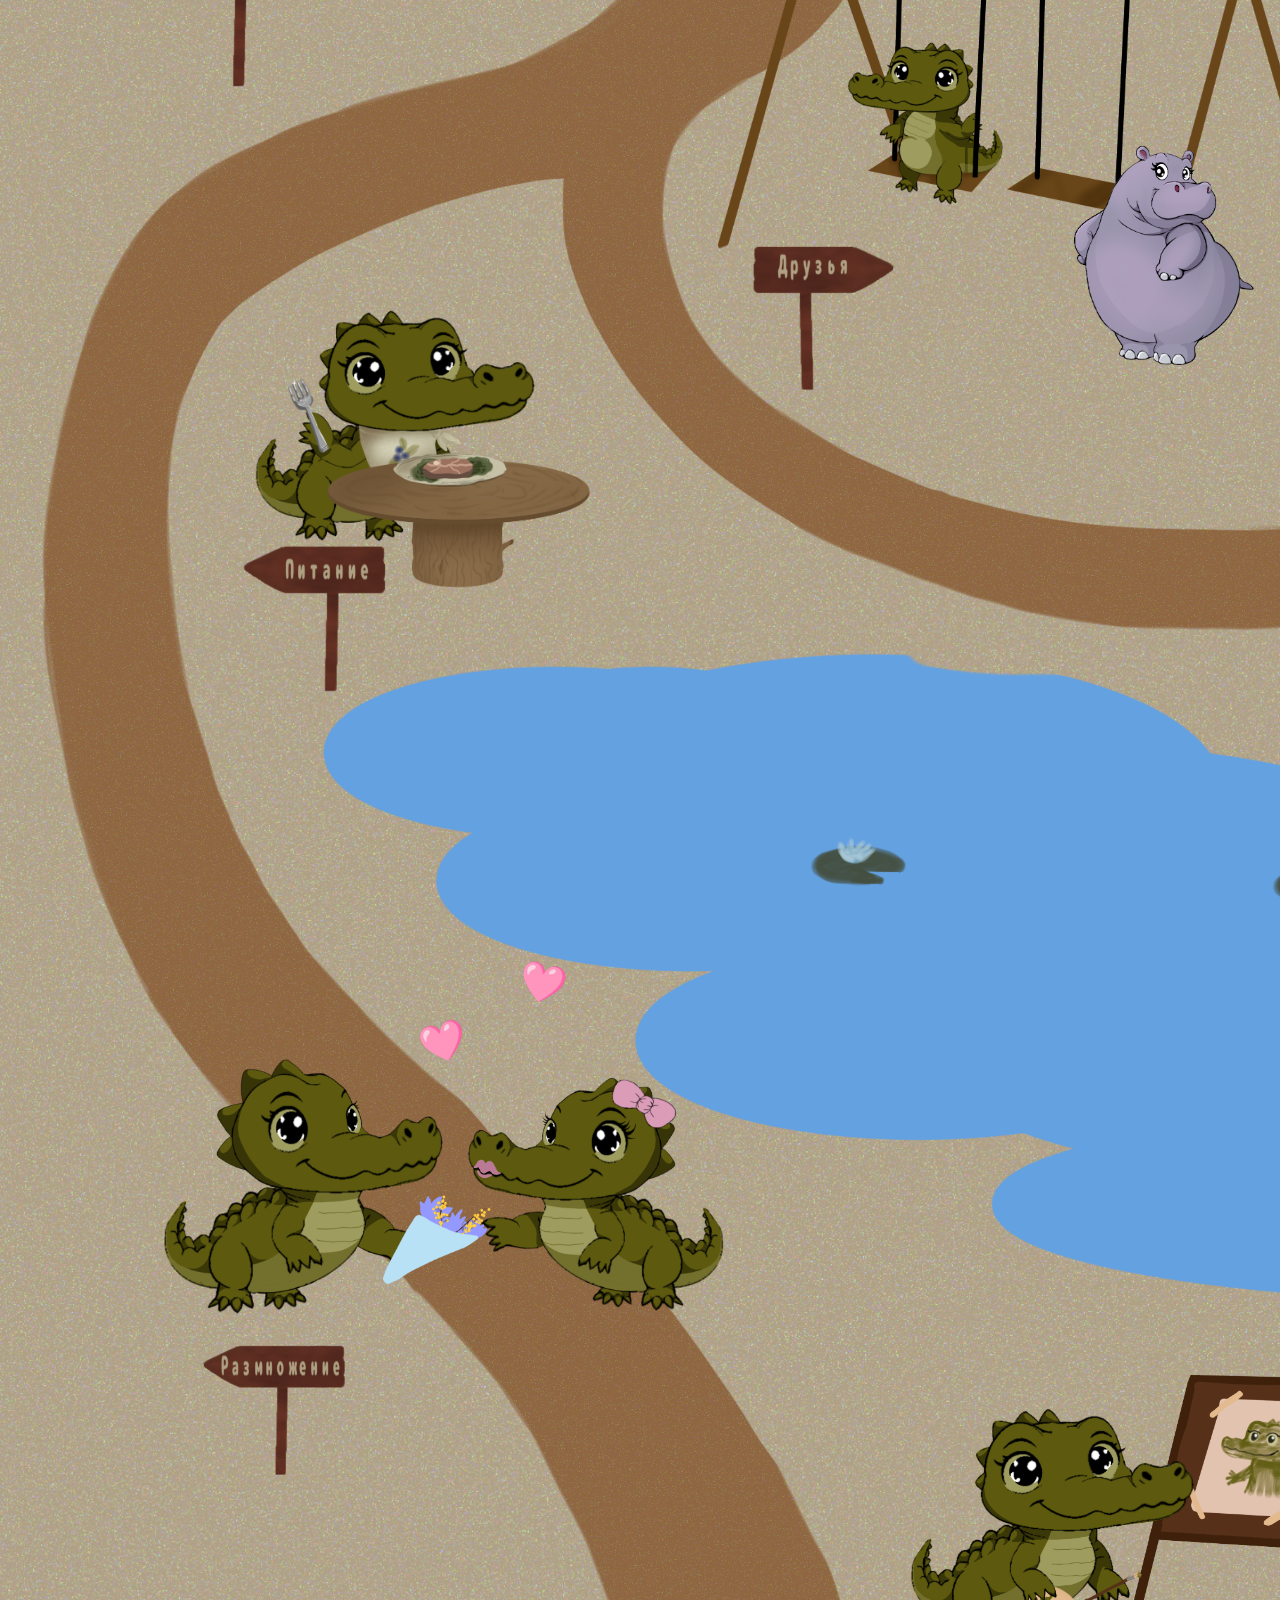
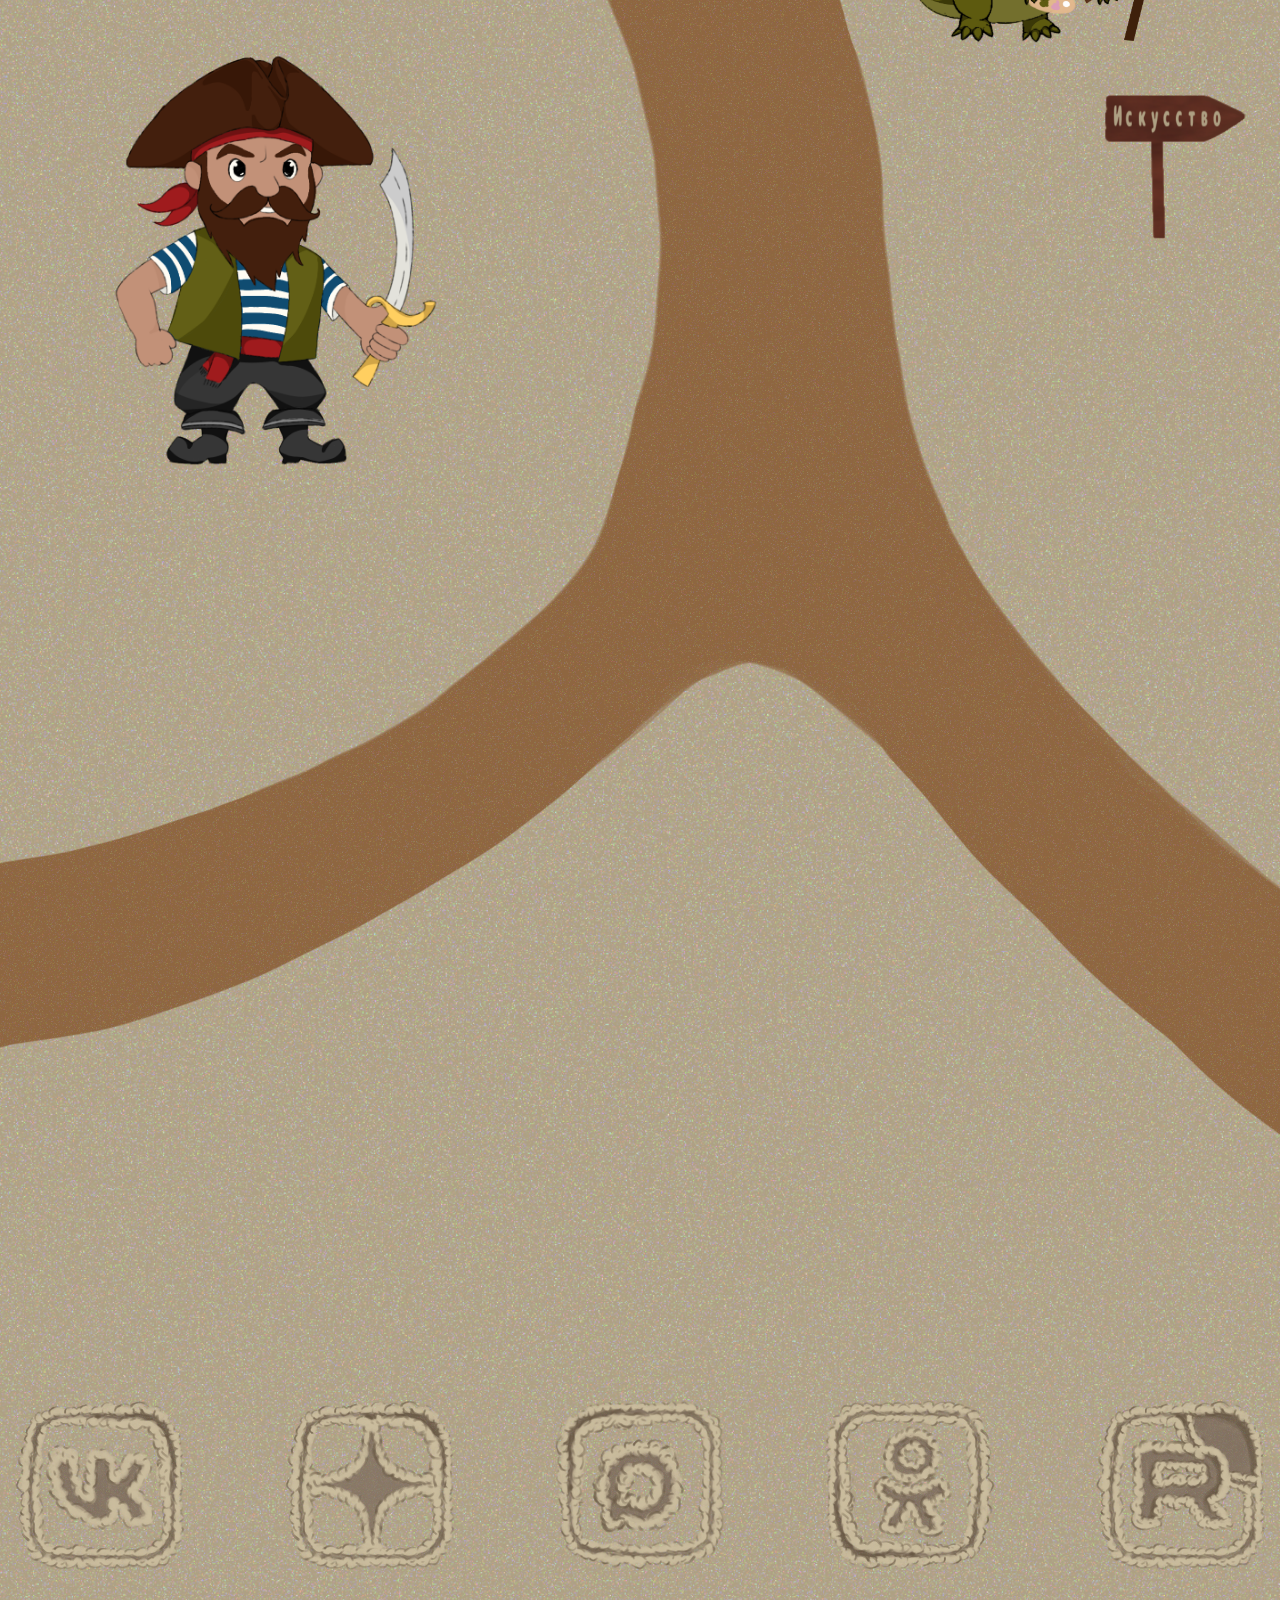
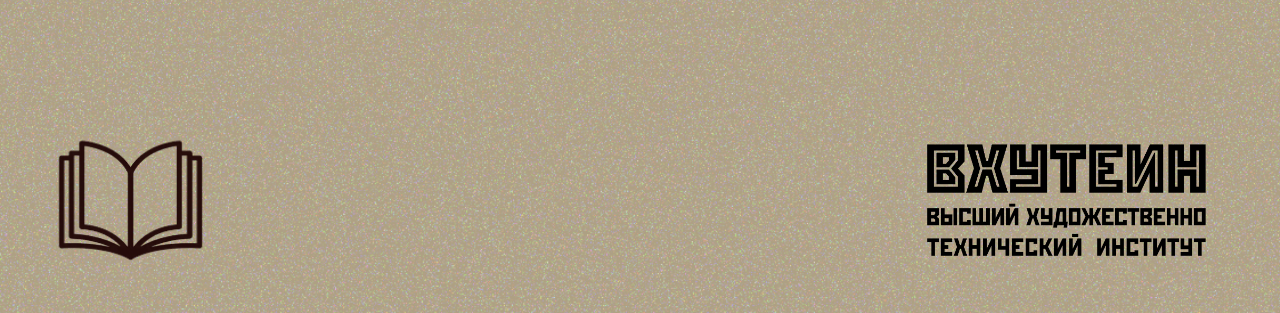
==== commit a37770b7: "Interim result" ====
--- a/index.html
+++ b/index.html
@@ -271,7 +271,7 @@
       <div class="footer__bottom">
         <!-- Использованная литература -->
         <div class="footer__bottom-left">
-          <a href="/about" title="Использованная литература">
+          <a href="Literatura.html" title="Использованная литература">
             <img
               src="assets/Icons/used_literature.png"
               alt="Использованная литература"
--- a/styles/main.css
+++ b/styles/main.css
@@ -1,6 +1,7 @@
 @import url("fonts.css");
 @import url("header.css");
 @import url("footer.css");
+@import url("structure.css");
 
 html,
 body {
@@ -140,12 +141,10 @@
 
 .menu_block {
   display: none;
-
 }
 
 .menu_block.active {
   display: block;
-  
 }
 
 .menu {
@@ -160,7 +159,7 @@
   top: 0;
   left: 0;
   right: 0;
-  padding-bottom: 300px;
+  padding-bottom: 450px;
   padding-top: 5px;
 }
 
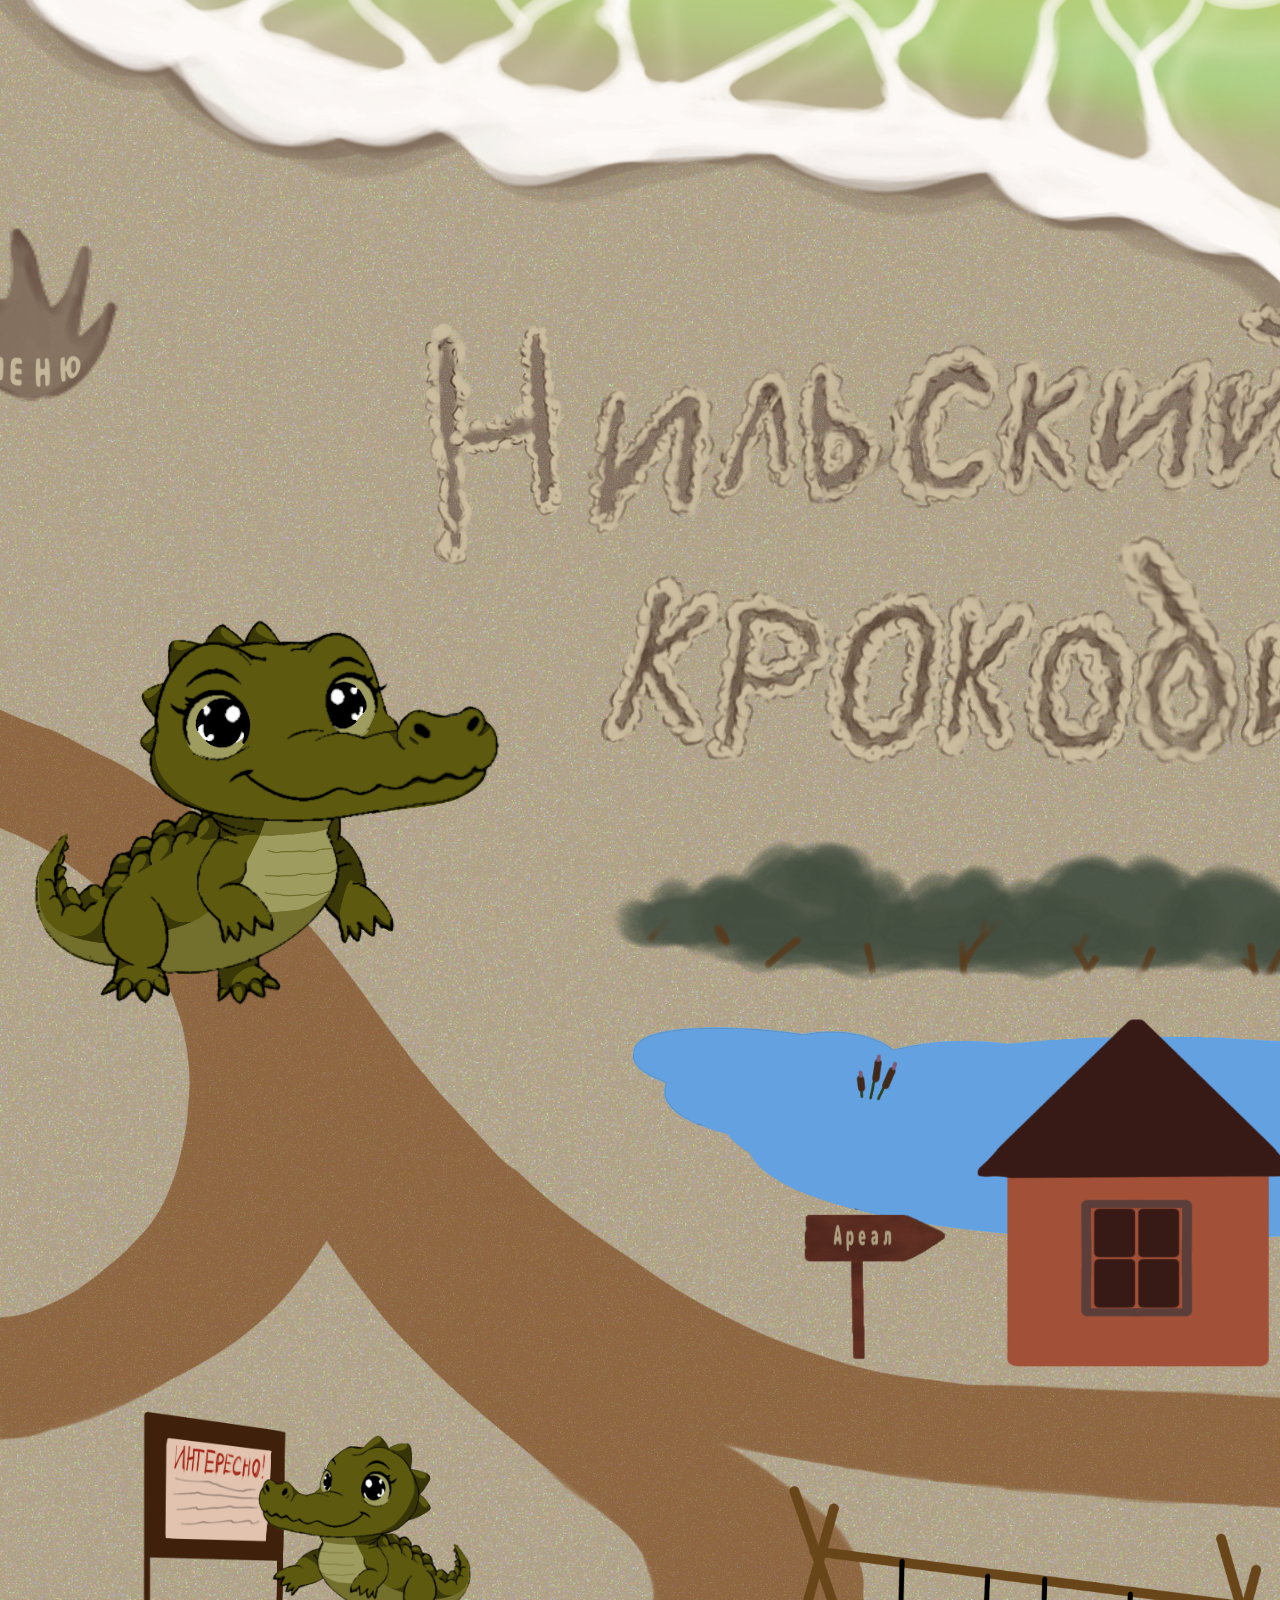
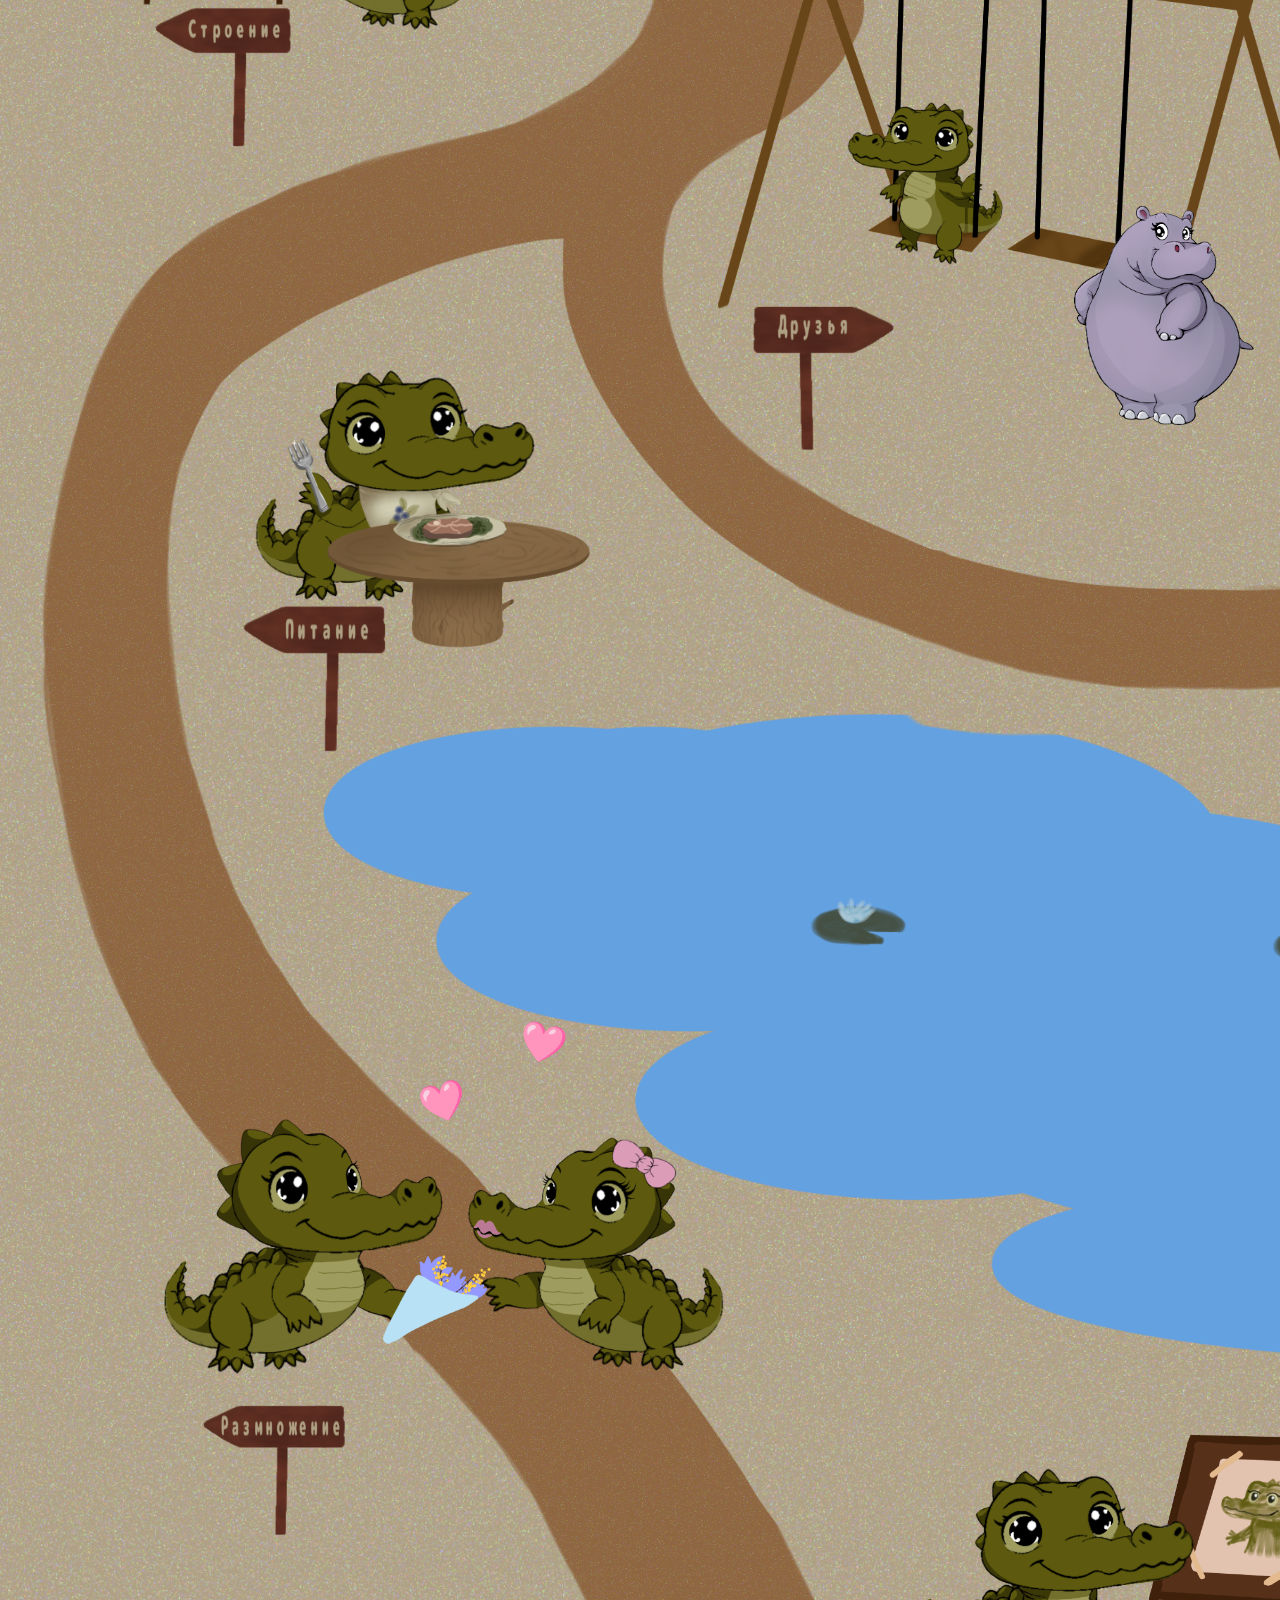
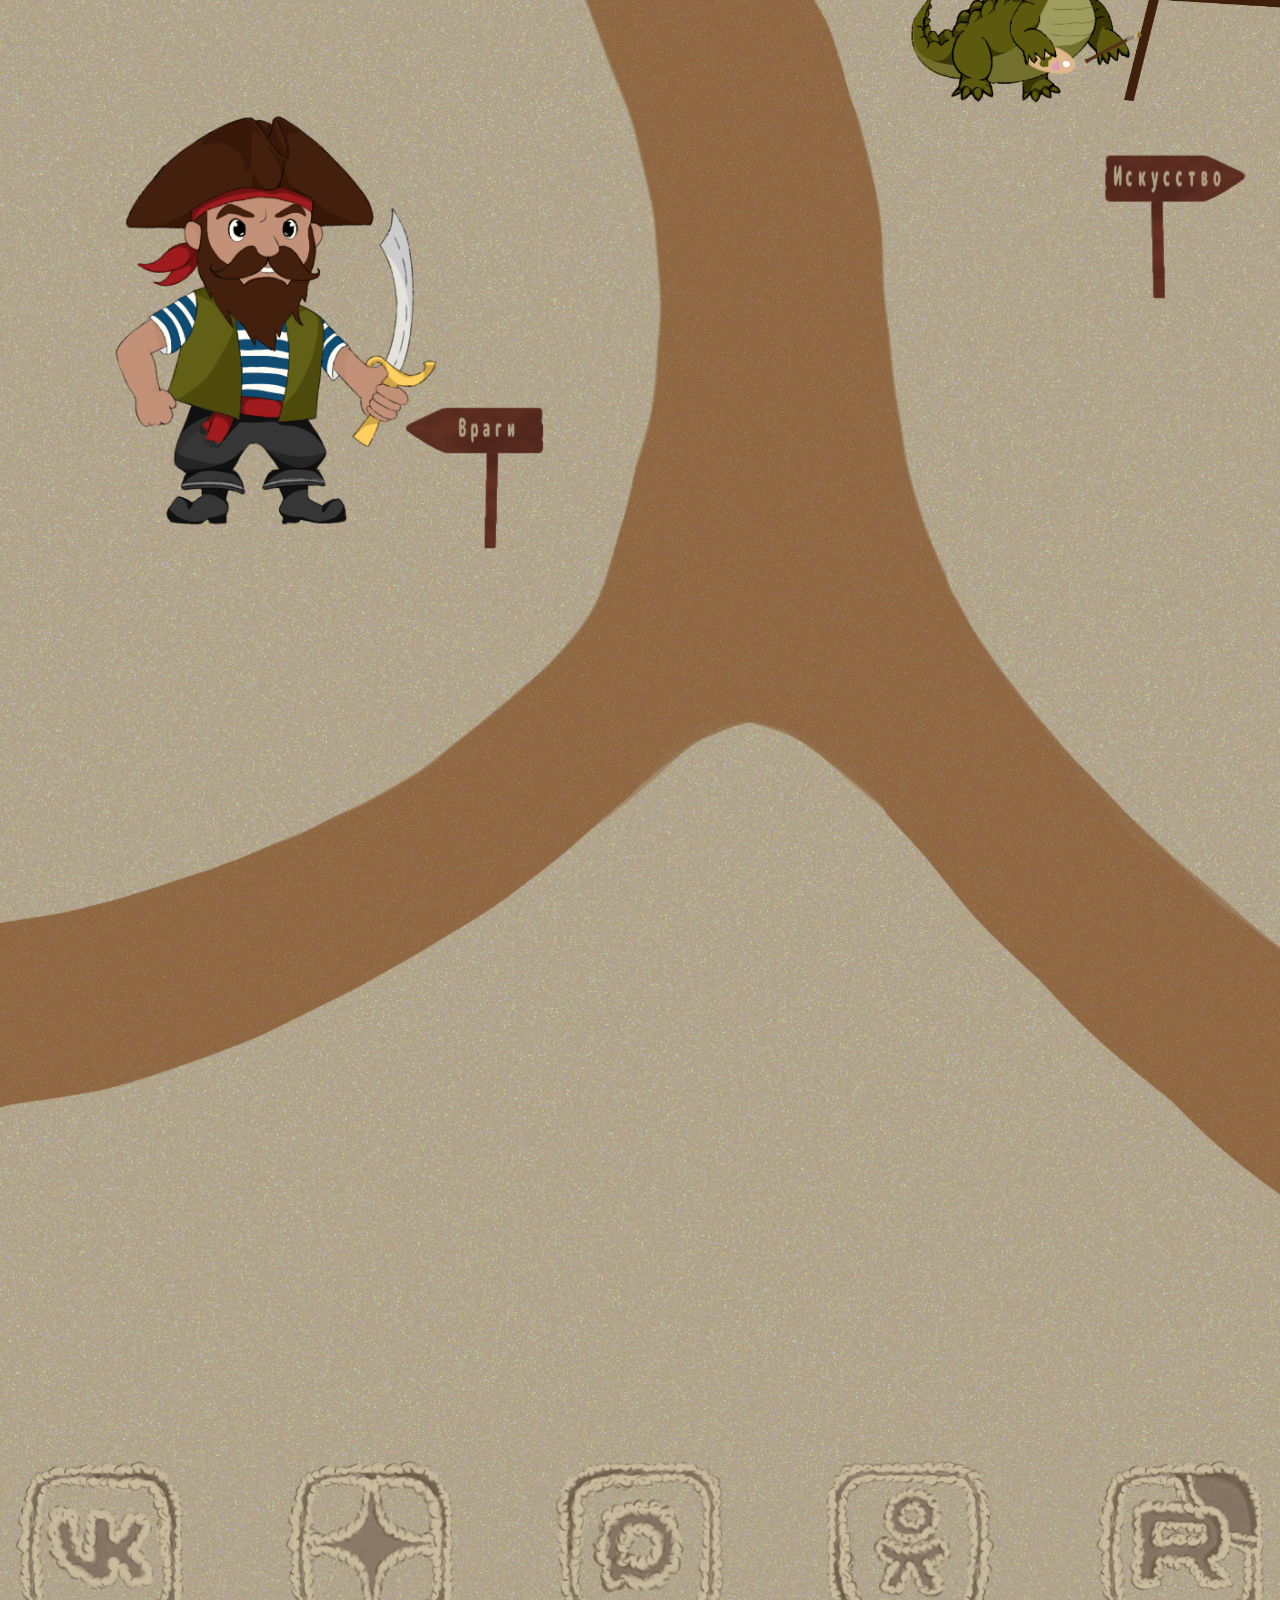
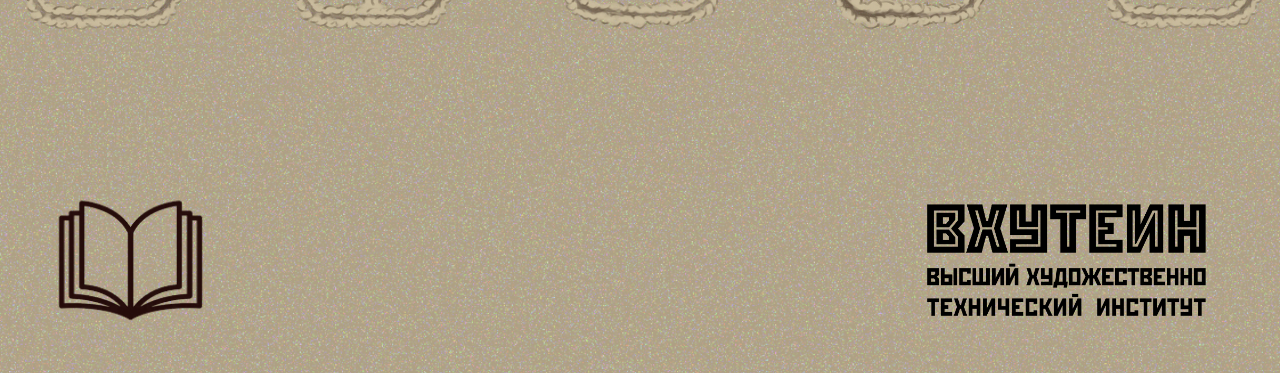
==== commit 491e4968: "Sergey finished" ====
--- a/index.html
+++ b/index.html
@@ -25,12 +25,14 @@
         class="header__logo"
         id="menuIcon"
         title="Меню сайта"
-      />
+      /><br /><br />
     </header>
 
     <div class="menu_block">
       <div class="menu">
-        <div class="menu_item"><a href="#">Главная</a></div>
+        <div class="menu_item">
+          <a href="#"><u>Главная</u></a>
+        </div>
         <div class="menu_item"><a href="areal.html">Ареал</a></div>
         <div class="menu_item"><a href="nutrition.html">Питание</a></div>
         <div class="menu_item"><a href="enemies.html">Враги</a></div>
@@ -38,7 +40,7 @@
         <div class="menu_item">
           <a href="metamorphosis.html">Метаморфозы</a>
         </div>
-        <div class="menu_item"><a href="art.html">В искусстве</a></div>
+        <div class="menu_item"><a href="art.html">В культуре</a></div>
         <div class="menu_item"><a href="friends.html">Друзья</a></div>
         <div class="menu_item"><a href="structure.html">Строение</a></div>
       </div>
@@ -49,13 +51,13 @@
 
       <!-- Большой блок 800x400 — можно менять координаты -->
       <div class="main__feature" style="top: -300px; left: 410px">
-        <a href="page-feature.html">
-          <img
-            src="assets/Images/site name.png"
-            alt="Feature"
-            class="element-animation to-right"
-          />
-        </a>
+        <!--    <a href="page-feature.html">-->
+        <img
+          src="assets/Images/site name.png"
+          alt="Feature"
+          class="element-animation to-right"
+        />
+        <!--       </a>-->
       </div>
 
       <!-- 15 маленьких блоков-ссылок -->
@@ -64,20 +66,20 @@
         class="main__item"
         style="top: 0px; left: 20px; width: 490px; height: 490px"
       >
-        <a href="page1.html">
-          <img
-            src="assets/Images/crocodile big.png"
-            alt="Item 1"
-            class="element-animation"
-          />
-        </a>
+        <!--    <a href="page1.html">-->
+        <img
+          src="assets/Images/crocodile big.png"
+          alt="Item 1"
+          class="element-animation"
+        />
+        <!--       </a>-->
       </div>
       <!-- Крокодил интерес -->
       <div
         class="main__item"
         style="top: 800px; left: 130px; width: 350px; height: 350px"
       >
-        <a href="page2.html">
+        <a href="structure.html">
           <img
             src="assets/Images/crocodile interes.png"
             alt="Item 2"
@@ -90,7 +92,7 @@
         class="main__item"
         style="top: 870px; left: 700px; width: 650px; height: 500px"
       >
-        <a href="page3.html">
+        <a href="friends.html">
           <img
             src="assets\Images\crocodile on a swing.png"
             alt="Item 3"
@@ -103,7 +105,7 @@
         class="main__item"
         style="top: 1350px; left: 250px; width: 350px; height: 350px"
       >
-        <a href="page4.html">
+        <a href="nutrition.html">
           <img
             src="assets/Images/crocodile eating.png"
             alt="Item 4"
@@ -116,7 +118,7 @@
         class="main__item"
         style="top: 2000px; left: 150px; width: 600px; height: 600px"
       >
-        <a href="page5.html">
+        <a href="reproduction.html">
           <img
             src="assets/Images/crocodile love.png"
             alt="Item 5"
@@ -129,7 +131,7 @@
         class="main__item"
         style="top: 2400px; left: 900px; width: 550px; height: 550px"
       >
-        <a href="page6.html">
+        <a href="art.html">
           <img
             src="assets/Images/crocodile portret.png"
             alt="Item 6"
@@ -142,7 +144,7 @@
         class="main__item"
         style="top: 2700px; left: 100px; width: 350px; height: 350px"
       >
-        <a href="page7.html">
+        <a href="enemies.html">
           <img
             src="assets/Images/barmaley.png"
             alt="Item 7"
@@ -247,19 +249,19 @@
     <footer class="footer">
       <!-- Соцсети -->
       <div class="footer__icons">
-        <a href="#" title="VK">
+        <a href="404.html" title="VK">
           <img src="assets\Icons\icon_vk.png" width="170px" height="170px" />
         </a>
-        <a href="#" title="Dzen">
+        <a href="404.html" title="Dzen">
           <img src="assets\Icons\icon_dzen.png" width="170px" height="170px" />
         </a>
-        <a href="#" title="MAX">
+        <a href="404.html" title="MAX">
           <img src="assets\Icons\icon_max.png" width="170px" height="170px" />
         </a>
-        <a href="#" title="Odnoklassniki">
+        <a href="404.html" title="Odnoklassniki">
           <img src="assets\Icons\icon_ok.png" width="170px" height="170px" />
         </a>
-        <a href="#" title="Rutube">
+        <a href="404.html" title="Rutube">
           <img
             src="assets\Icons\icon_rutube.png"
             width="170px"
--- a/styles/main.css
+++ b/styles/main.css
@@ -2,6 +2,8 @@
 @import url("header.css");
 @import url("footer.css");
 @import url("structure.css");
+@import url("metamorphosis.css");
+@import url("art.css");
 
 html,
 body {
@@ -30,7 +32,7 @@
 body {
   background-color: #aea083;
 
-  background-image: url("../../assets/Images/fon_pages.png");
+  background-image: url("../assets/Images/fon_pages.png");
   background-size: cover;
   background-repeat: repeat-y;
   background-position: center;
@@ -56,6 +58,9 @@
   left: 0;
   z-index: 0;
 }
+
+
+
 
 /* Родительский контейнер должен иметь размеры */
 .parent-container {
@@ -148,7 +153,7 @@
 }
 
 .menu {
-  background: url("../../assets/Images/head_menu.png") no-repeat;
+  background: url("../assets/Images/head_menu.png") no-repeat;
   background-size: cover;
   display: grid;
   grid-template-columns: repeat(5, 1fr);
@@ -160,11 +165,11 @@
   left: 0;
   right: 0;
   padding-bottom: 450px;
-  padding-top: 5px;
+  padding-top: 40px;
 }
 
 .menu_item {
-  padding: 40px 0;
+  padding: 25px 0;
 }
 
 .menu_item:nth-child(6) {
@@ -175,3 +180,7 @@
   text-decoration: none;
   color: #000;
 }
+
+.friends .bodystr-container {
+  margin: 70px auto !important;
+}
